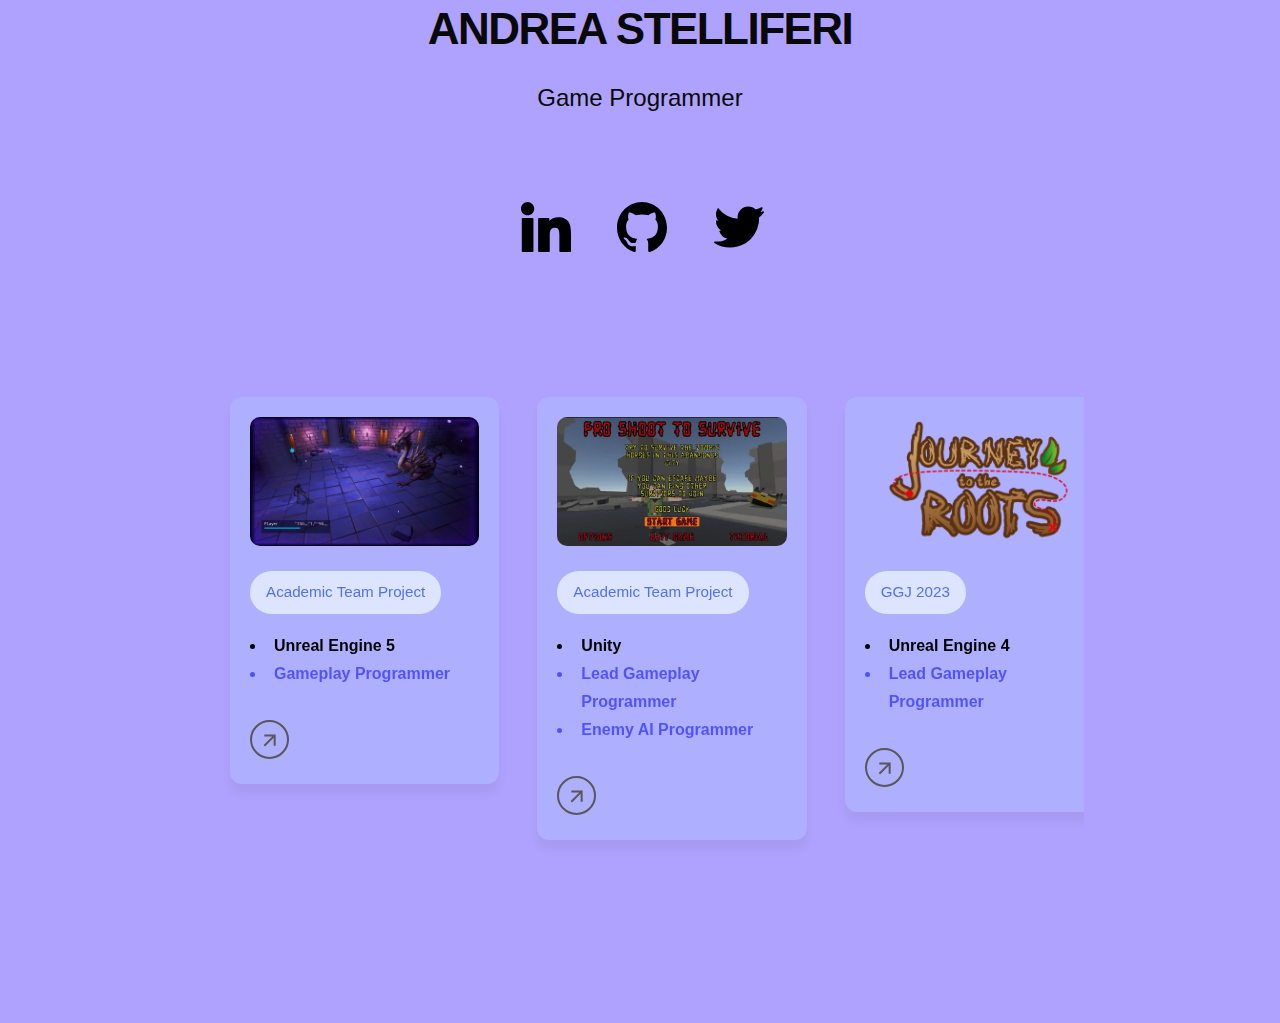
==== index.html @ 7f2f6f90 "Fix" ====
<!DOCTYPE HTML>
<!--
	Phantom by HTML5 UP
	html5up.net | @ajlkn
	Free for personal and commercial use under the CCA 3.0 license (html5up.net/license)
-->
<html>
	<head>
		<title>Andrea Stelliferi's Portfolio</title>
		<meta charset="utf-8" />
		<meta name="viewport" content="width=device-width, initial-scale=1, user-scalable=no" />
		<link rel="stylesheet" href="assets/css/main.css" />
		<link rel="stylesheet" href="https://fonts.googleapis.com/css2?family=Material+Symbols+Outlined:opsz,wght,FILL,GRAD@24,400,0,0&icon_names=arrow_forward" />
		<link rel="stylesheet" href="https://cdn.jsdelivr.net/npm/swiper@11/swiper-bundle.min.css">
		<noscript><link rel="stylesheet" href="assets/css/noscript.css" /></noscript>
	</head>
	<body class="is-preload">
		<!-- Wrapper -->
			<div id="wrapper">

				<!-- Main -->
					<div id="main">
						<div class="inner">
							<header>
								<h1>ANDREA STELLIFERI</h1>
								<p>Game Programmer</p>
							</header>

							<section class="buttons">
								<a href="https://www.linkedin.com/in/Andrea-Stelliferi" class="button" target="_blank"><img src="images/linkedin-svgrepo-com (1).svg" width="50" height="100" style="vertical-align:middle;"></a>
								<a href="https://github.com/Stello021" class="button" target="_blank"><img src="images\github-142-svgrepo-com.svg" width="50" height="100" style="vertical-align:middle;"></a>
								<a href="https://twitter.com/StelloDev" class="button" target="_blank"><img src="images\twitter-svgrepo-com.svg" width="50" height="100" style="vertical-align:middle;"></a>
							</section>

							<section class="Projects">
								<div class="container swiper">
									<div class="card-wrapper">
										<ul class="card-list swiper-wrapper">
											<li class="card-item swiper-slide">
												<a href="ever-tide.html" class="card-link">
													<img src="images\(317) Ever Tide 00-02-28.png" alt="" class="card-image">
													<p class="badge">Academic Team Project</p>
													<ul>
													<li style="color: black"> <strong>Unreal Engine 5</strong> </li>
													<li style="color: rgba(0, 0, 255, 0.536)"> <strong>Gameplay Programmer</strong> </li>
													</ul>
													<button class="card-button
													material-symbols-outlined">arrow_forward</button>
												</a>
											</li>
											<li class="card-item swiper-slide">
												<a href="https://www.youtube.com/watch?v=tuR1x_kMNi4" class="card-link">
													<img src="images\sddefault-1734619657.jpg" alt="" class="card-image">
													<p class="badge">Academic Team Project</p>
													<ul>
														<li style="color: black;"> <strong>Unity</strong> </li>
														<li style="color: rgba(0, 0, 255, 0.536)"> <strong>Lead Gameplay Programmer</strong> </li>
														<li style="color: rgba(0, 0, 255, 0.536)"> <strong>Enemy AI Programmer</strong> </li>
													</ul>
													<button class="card-button
													material-symbols-outlined">arrow_forward</button>
	
												</a>
											</li>
											<li class="card-item swiper-slide">
												<a href="https://www.linkedin.com/posts/andrea-stelliferi_madewithunity-gamedev-unity3d-activity-7094974271231262720-uaRN?utm_source=share&utm_medium=member_desktop" class="card-link">
													<img src="images\Logo-def.png" alt="" class="card-image">
													<p class="badge">GGJ 2023</p>

													<ul>
														<li style="color: black"> <strong>Unreal Engine 4</strong> </li>
														<li style="color: rgba(0, 0, 255, 0.536)"> <strong>Lead Gameplay Programmer</strong> </li>
													</ul>
													<button class="card-button
													material-symbols-outlined">arrow_forward</button>
	
												</a>
											</li>
										</ul>
	
										<div class="swiper-pagination"></div>
										<div class="swiper-slide-button swiper-button-prev"></div>
										<div class="swiper-slide-button swiper-button-next"></div>
									</div>
								</div>
							</section>
							
						</div>
					</div>

			</div>

		<!-- Scripts -->
			<script src="assets/js/jquery.min.js"></script>
			<script src="assets/js/browser.min.js"></script>
			<script src="assets/js/breakpoints.min.js"></script>
			<script src="assets/js/util.js"></script>
			<script src="assets/js/main.js"></script>
			<script src="https://cdn.jsdelivr.net/npm/swiper@11/swiper-bundle.min.js"></script>
			<script src="assets/js/script.js"></script>

	</body>
</html>
---- assets/css/main.css ----
@import url(fontawesome-all.min.css);
@import url('https://fonts.googleapis.com/css2?family=Ubuntu:ital,wght@0,300;0,400;0,500;0,700;1,300;1,400;1,500;1,700&display=swap');

/*
	Phantom by HTML5 UP
	html5up.net | @ajlkn
	Free for personal and commercial use under the CCA 3.0 license (html5up.net/license)
*/

header {
    display: flex;
    flex-direction: column;
    align-items: center;
    justify-content: center;
    text-align: center;  /* Centro orizzontale per il testo */
    height: 35;  
}

header p {
	font-size: 150%;
}

.buttons {
    display: flex;
    justify-content:center;
    gap: 10px;
    margin-top: 10px;
}

html, body, div, span, applet, object,
iframe, h1, h2, h3, h4, h5, h6, p, blockquote,
pre, a, abbr, acronym, address, big, cite,
code, del, dfn, em, img, ins, kbd, q, s, samp,
small, strike, strong, sub, sup, tt, var, b,
u, i, center, dl, dt, dd, ol, ul, li, fieldset,
form, label, legend, table, caption, tbody,
tfoot, thead, tr, th, td, article, aside,
canvas, details, embed, figure, figcaption,
footer, header, hgroup, menu, nav, output, ruby,
section, summary, time, mark, audio, video {
	margin: 0;
	padding: 0;
	border: 0;
	font-size: 100%;
	font: inherit;
	vertical-align: baseline;}

article, aside, details, figcaption, figure,
footer, hgroup, menu, nav, section {
	display: block;}

body {
	line-height: 1;
}

ol, ul {
	list-style: none;
}

blockquote, q {
	quotes: none;
}

	blockquote:before, blockquote:after, q:before, q:after {
		content: '';
		content: none;
	}

table {
	border-collapse: collapse;
	border-spacing: 0;
}

body {
	-webkit-text-size-adjust: none;
}

mark {
	background-color: transparent;
	color: inherit;
}

input::-moz-focus-inner {
	border: 0;
	padding: 0;
}

input, select, textarea {
	-moz-appearance: none;
	-webkit-appearance: none;
	-ms-appearance: none;
	appearance: none;
}

/* Basic */

	@-ms-viewport {
		width: device-width;
	}

	body {
		-ms-overflow-style: scrollbar;
	}

	@media screen and (max-width: 480px) {

		html, body {
			min-width: 320px;
		}

	}

	html {
		box-sizing: border-box;
	}

	*, *:before, *:after {
		box-sizing: inherit;
	}

	body {
		background-color: #afa2fe;
		color: #0a0909;
	}

		body.is-preload *, body.is-preload *:before, body.is-preload *:after {
			-moz-animation: none !important;
			-webkit-animation: none !important;
			-ms-animation: none !important;
			animation: none !important;
			-moz-transition: none !important;
			-webkit-transition: none !important;
			-ms-transition: none !important;
			transition: none !important;
		}

/* Type */

	body, input, select, textarea {
		font-family: "Source Sans Pro", Helvetica, sans-serif;
		font-size: 16pt;
		font-weight: 300;
		line-height: 1.75;
	}

		@media screen and (max-width: 1680px) {

			body, input, select, textarea {
				font-size: 14pt;
			}

		}

		@media screen and (max-width: 1280px) {

			body, input, select, textarea {
				font-size: 12pt;
			}

		}

	/* Sezione Technical Skills */
.technical-skills {
    text-align: center;
    margin-top: 20px;
}

.technical-skills h2, .container-swiper  {
    font-size: 24px;
    font-weight: bold;
    margin-bottom: 20px;
    color: #333333;
}

.technical-skills h3 {
    font-size: 18px;
    font-weight: bold;
	margin-top: 30px;
    margin-bottom: 20px;
    color: #333333;
}

/* Griglia delle skill */
.skills-grid {
    display: flex;
    justify-content: center;
    gap: 5px;
}

/* Stile per ogni skill */
.skill {
    display: flex;
    flex-direction: column;
    align-items: center;
    width: 100px;
}

.skill-icon {
    width: 70px;
    height: 70px;
    margin-bottom: 10px;
}


.skill span {
    font-size: 14px;
    font-weight: 600;
    color: #333333;
}


	a {
		-moz-transition: border-bottom-color 0.2s ease, color 0.2s ease;
		-webkit-transition: border-bottom-color 0.2s ease, color 0.2s ease;
		-ms-transition: border-bottom-color 0.2s ease, color 0.2s ease;
		transition: border-bottom-color 0.2s ease, color 0.2s ease;
		text-decoration: none;
		color: #585858;
		border-bottom: dotted 1px rgba(88, 88, 88, 0.5);
	}

		a:hover {
			border-bottom-color: transparent;
		}

	strong, b {
		font-weight: 900;
	}

	em, i {
		font-style: italic;
	}

	p {
		margin: 0 0 2em 0;
	}

	h1 {
		font-size: 2.75em;
		font-weight: 700;
		line-height: 1.3;
		margin: 0 0 1em 0;
		letter-spacing: -0.035em;
	}

		h1 a {
			color: inherit;
		}

		@media screen and (max-width: 736px) {

			h1 {
				font-size: 2em;
				margin: 0 0 1em 0;
			}

		}

		@media screen and (max-width: 360px) {

			h1 {
				font-size: 1.75em;
			}

		}

	h2, h3, h4, h5, h6 {
		font-weight: 900;
		line-height: 1.5;
		margin: 0 0 2em 0;
		text-transform: uppercase;
		letter-spacing: 0.35em;
	}

		h2 a, h3 a, h4 a, h5 a, h6 a {
			color: inherit;
		}

	h2 {
		font-size: 1.1em;
	}

	h3 {
		font-size: 1em;
	}

	h4 {
		font-size: 0.8em;
	}

	h5 {
		font-size: 0.8em;
	}

	h6 {
		font-size: 0.8em;
	}

	@media screen and (max-width: 980px) {

		h1 br, h2 br, h3 br, h4 br, h5 br, h6 br {
			display: none;
		}

	}

	@media screen and (max-width: 736px) {

		h2 {
			font-size: 1em;
		}

		h3 {
			font-size: 0.8em;
		}

	}

	sub {
		font-size: 0.8em;
		position: relative;
		top: 0.5em;
	}

	sup {
		font-size: 0.8em;
		position: relative;
		top: -0.5em;
	}

	blockquote {
		border-left: solid 4px #c9c9c9;
		font-style: italic;
		margin: 0 0 2em 0;
		padding: 0.5em 0 0.5em 2em;
	}

	code {
		background: rgba(144, 144, 144, 0.075);
		border-radius: 4px;
		border: solid 1px #c9c9c9;
		font-family: "Courier New", monospace;
		font-size: 0.9em;
		margin: 0 0.25em;
		padding: 0.25em 0.65em;
	}

	pre {
		-webkit-overflow-scrolling: touch;
		font-family: "Courier New", monospace;
		font-size: 0.9em;
		margin: 0 0 2em 0;
	}

		pre code {
			display: block;
			line-height: 1.75;
			padding: 1em 1.5em;
			overflow-x: auto;
		}

	hr {
		border: 0;
		border-bottom: solid 1px #c9c9c9;
		margin: 2em 0;
	}

		hr.major {
			margin: 3em 0;
		}

	.align-left {
		text-align: left;
	}

	.align-center {
		text-align: center;
	}

	.align-right {
		text-align: right;
	}

	.card-wrapper h2 {
		margin-top: 10;
	}
/* Row */

	.row {
		display: flex;
		flex-wrap: wrap;
		box-sizing: border-box;
		align-items: stretch;
	}

		.row > * {
			box-sizing: border-box;
		}

		.row.gtr-uniform > * > :last-child {
			margin-bottom: 0;
		}

		.row.aln-left {
			justify-content: flex-start;
		}

		.row.aln-center {
			justify-content: center;
		}

		.row.aln-right {
			justify-content: flex-end;
		}

		.row.aln-top {
			align-items: flex-start;
		}

		.row.aln-middle {
			align-items: center;
		}

		.row.aln-bottom {
			align-items: flex-end;
		}

		.row > .imp {
			order: -1;
		}

		.row > .col-1 {
			width: 8.33333%;
		}

		.row > .off-1 {
			margin-left: 8.33333%;
		}

		.row > .col-2 {
			width: 16.66667%;
		}

		.row > .off-2 {
			margin-left: 16.66667%;
		}

		.row > .col-3 {
			width: 25%;
		}

		.row > .off-3 {
			margin-left: 25%;
		}

		.row > .col-4 {
			width: 33.33333%;
		}

		.row > .off-4 {
			margin-left: 33.33333%;
		}

		.row > .col-5 {
			width: 41.66667%;
		}

		.row > .off-5 {
			margin-left: 41.66667%;
		}

		.row > .col-6 {
			width: 50%;
		}

		.row > .off-6 {
			margin-left: 50%;
		}

		.row > .col-7 {
			width: 58.33333%;
		}

		.row > .off-7 {
			margin-left: 58.33333%;
		}

		.row > .col-8 {
			width: 66.66667%;
		}

		.row > .off-8 {
			margin-left: 66.66667%;
		}

		.row > .col-9 {
			width: 75%;
		}

		.row > .off-9 {
			margin-left: 75%;
		}

		.row > .col-10 {
			width: 83.33333%;
		}

		.row > .off-10 {
			margin-left: 83.33333%;
		}

		.row > .col-11 {
			width: 91.66667%;
		}

		.row > .off-11 {
			margin-left: 91.66667%;
		}

		.row > .col-12 {
			width: 100%;
		}

		.row > .off-12 {
			margin-left: 100%;
		}

		.row.gtr-0 {
			margin-top: 0;
			margin-left: 0em;
		}

			.row.gtr-0 > * {
				padding: 0 0 0 0em;
			}

			.row.gtr-0.gtr-uniform {
				margin-top: 0em;
			}

				.row.gtr-0.gtr-uniform > * {
					padding-top: 0em;
				}

		.row.gtr-25 {
			margin-top: 0;
			margin-left: -0.5em;
		}

			.row.gtr-25 > * {
				padding: 0 0 0 0.5em;
			}

			.row.gtr-25.gtr-uniform {
				margin-top: -0.5em;
			}

				.row.gtr-25.gtr-uniform > * {
					padding-top: 0.5em;
				}

		.row.gtr-50 {
			margin-top: 0;
			margin-left: -1em;
		}

			.row.gtr-50 > * {
				padding: 0 0 0 1em;
			}

			.row.gtr-50.gtr-uniform {
				margin-top: -1em;
			}

				.row.gtr-50.gtr-uniform > * {
					padding-top: 1em;
				}

		.row {
			margin-top: 0;
			margin-left: -2em;
		}

			.row > * {
				padding: 0 0 0 2em;
			}

			.row.gtr-uniform {
				margin-top: -2em;
			}

				.row.gtr-uniform > * {
					padding-top: 2em;
				}

		.row.gtr-150 {
			margin-top: 0;
			margin-left: -3em;
		}

			.row.gtr-150 > * {
				padding: 0 0 0 3em;
			}

			.row.gtr-150.gtr-uniform {
				margin-top: -3em;
			}

				.row.gtr-150.gtr-uniform > * {
					padding-top: 3em;
				}

		.row.gtr-200 {
			margin-top: 0;
			margin-left: -4em;
		}

			.row.gtr-200 > * {
				padding: 0 0 0 4em;
			}

			.row.gtr-200.gtr-uniform {
				margin-top: -4em;
			}

				.row.gtr-200.gtr-uniform > * {
					padding-top: 4em;
				}

		@media screen and (max-width: 1680px) {

			.row {
				display: flex;
				flex-wrap: wrap;
				box-sizing: border-box;
				align-items: stretch;
			}

				.row > * {
					box-sizing: border-box;
				}

				.row.gtr-uniform > * > :last-child {
					margin-bottom: 0;
				}

				.row.aln-left {
					justify-content: flex-start;
				}

				.row.aln-center {
					justify-content: center;
				}

				.row.aln-right {
					justify-content: flex-end;
				}

				.row.aln-top {
					align-items: flex-start;
				}

				.row.aln-middle {
					align-items: center;
				}

				.row.aln-bottom {
					align-items: flex-end;
				}

				.row > .imp-xlarge {
					order: -1;
				}

				.row > .col-1-xlarge {
					width: 8.33333%;
				}

				.row > .off-1-xlarge {
					margin-left: 8.33333%;
				}

				.row > .col-2-xlarge {
					width: 16.66667%;
				}

				.row > .off-2-xlarge {
					margin-left: 16.66667%;
				}

				.row > .col-3-xlarge {
					width: 25%;
				}

				.row > .off-3-xlarge {
					margin-left: 25%;
				}

				.row > .col-4-xlarge {
					width: 33.33333%;
				}

				.row > .off-4-xlarge {
					margin-left: 33.33333%;
				}

				.row > .col-5-xlarge {
					width: 41.66667%;
				}

				.row > .off-5-xlarge {
					margin-left: 41.66667%;
				}

				.row > .col-6-xlarge {
					width: 50%;
				}

				.row > .off-6-xlarge {
					margin-left: 50%;
				}

				.row > .col-7-xlarge {
					width: 58.33333%;
				}

				.row > .off-7-xlarge {
					margin-left: 58.33333%;
				}

				.row > .col-8-xlarge {
					width: 66.66667%;
				}

				.row > .off-8-xlarge {
					margin-left: 66.66667%;
				}

				.row > .col-9-xlarge {
					width: 75%;
				}

				.row > .off-9-xlarge {
					margin-left: 75%;
				}

				.row > .col-10-xlarge {
					width: 83.33333%;
				}

				.row > .off-10-xlarge {
					margin-left: 83.33333%;
				}

				.row > .col-11-xlarge {
					width: 91.66667%;
				}

				.row > .off-11-xlarge {
					margin-left: 91.66667%;
				}

				.row > .col-12-xlarge {
					width: 100%;
				}

				.row > .off-12-xlarge {
					margin-left: 100%;
				}

				.row.gtr-0 {
					margin-top: 0;
					margin-left: 0em;
				}

					.row.gtr-0 > * {
						padding: 0 0 0 0em;
					}

					.row.gtr-0.gtr-uniform {
						margin-top: 0em;
					}

						.row.gtr-0.gtr-uniform > * {
							padding-top: 0em;
						}

				.row.gtr-25 {
					margin-top: 0;
					margin-left: -0.5em;
				}

					.row.gtr-25 > * {
						padding: 0 0 0 0.5em;
					}

					.row.gtr-25.gtr-uniform {
						margin-top: -0.5em;
					}

						.row.gtr-25.gtr-uniform > * {
							padding-top: 0.5em;
						}

				.row.gtr-50 {
					margin-top: 0;
					margin-left: -1em;
				}

					.row.gtr-50 > * {
						padding: 0 0 0 1em;
					}

					.row.gtr-50.gtr-uniform {
						margin-top: -1em;
					}

						.row.gtr-50.gtr-uniform > * {
							padding-top: 1em;
						}

				.row {
					margin-top: 0;
					margin-left: -2em;
				}

					.row > * {
						padding: 0 0 0 2em;
					}

					.row.gtr-uniform {
						margin-top: -2em;
					}

						.row.gtr-uniform > * {
							padding-top: 2em;
						}

				.row.gtr-150 {
					margin-top: 0;
					margin-left: -3em;
				}

					.row.gtr-150 > * {
						padding: 0 0 0 3em;
					}

					.row.gtr-150.gtr-uniform {
						margin-top: -3em;
					}

						.row.gtr-150.gtr-uniform > * {
							padding-top: 3em;
						}

				.row.gtr-200 {
					margin-top: 0;
					margin-left: -4em;
				}

					.row.gtr-200 > * {
						padding: 0 0 0 4em;
					}

					.row.gtr-200.gtr-uniform {
						margin-top: -4em;
					}

						.row.gtr-200.gtr-uniform > * {
							padding-top: 4em;
						}

		}

		@media screen and (max-width: 1280px) {

			.row {
				display: flex;
				flex-wrap: wrap;
				box-sizing: border-box;
				align-items: stretch;
			}

				.row > * {
					box-sizing: border-box;
				}

				.row.gtr-uniform > * > :last-child {
					margin-bottom: 0;
				}

				.row.aln-left {
					justify-content: flex-start;
				}

				.row.aln-center {
					justify-content: center;
				}

				.row.aln-right {
					justify-content: flex-end;
				}

				.row.aln-top {
					align-items: flex-start;
				}

				.row.aln-middle {
					align-items: center;
				}

				.row.aln-bottom {
					align-items: flex-end;
				}

				.row > .imp-large {
					order: -1;
				}

				.row > .col-1-large {
					width: 8.33333%;
				}

				.row > .off-1-large {
					margin-left: 8.33333%;
				}

				.row > .col-2-large {
					width: 16.66667%;
				}

				.row > .off-2-large {
					margin-left: 16.66667%;
				}

				.row > .col-3-large {
					width: 25%;
				}

				.row > .off-3-large {
					margin-left: 25%;
				}

				.row > .col-4-large {
					width: 33.33333%;
				}

				.row > .off-4-large {
					margin-left: 33.33333%;
				}

				.row > .col-5-large {
					width: 41.66667%;
				}

				.row > .off-5-large {
					margin-left: 41.66667%;
				}

				.row > .col-6-large {
					width: 50%;
				}

				.row > .off-6-large {
					margin-left: 50%;
				}

				.row > .col-7-large {
					width: 58.33333%;
				}

				.row > .off-7-large {
					margin-left: 58.33333%;
				}

				.row > .col-8-large {
					width: 66.66667%;
				}

				.row > .off-8-large {
					margin-left: 66.66667%;
				}

				.row > .col-9-large {
					width: 75%;
				}

				.row > .off-9-large {
					margin-left: 75%;
				}

				.row > .col-10-large {
					width: 83.33333%;
				}

				.row > .off-10-large {
					margin-left: 83.33333%;
				}

				.row > .col-11-large {
					width: 91.66667%;
				}

				.row > .off-11-large {
					margin-left: 91.66667%;
				}

				.row > .col-12-large {
					width: 100%;
				}

				.row > .off-12-large {
					margin-left: 100%;
				}

				.row.gtr-0 {
					margin-top: 0;
					margin-left: 0em;
				}

					.row.gtr-0 > * {
						padding: 0 0 0 0em;
					}

					.row.gtr-0.gtr-uniform {
						margin-top: 0em;
					}

						.row.gtr-0.gtr-uniform > * {
							padding-top: 0em;
						}

				.row.gtr-25 {
					margin-top: 0;
					margin-left: -0.5em;
				}

					.row.gtr-25 > * {
						padding: 0 0 0 0.5em;
					}

					.row.gtr-25.gtr-uniform {
						margin-top: -0.5em;
					}

						.row.gtr-25.gtr-uniform > * {
							padding-top: 0.5em;
						}

				.row.gtr-50 {
					margin-top: 0;
					margin-left: -1em;
				}

					.row.gtr-50 > * {
						padding: 0 0 0 1em;
					}

					.row.gtr-50.gtr-uniform {
						margin-top: -1em;
					}

						.row.gtr-50.gtr-uniform > * {
							padding-top: 1em;
						}

				.row {
					margin-top: 0;
					margin-left: -2em;
				}

					.row > * {
						padding: 0 0 0 2em;
					}

					.row.gtr-uniform {
						margin-top: -2em;
					}

						.row.gtr-uniform > * {
							padding-top: 2em;
						}

				.row.gtr-150 {
					margin-top: 0;
					margin-left: -3em;
				}

					.row.gtr-150 > * {
						padding: 0 0 0 3em;
					}

					.row.gtr-150.gtr-uniform {
						margin-top: -3em;
					}

						.row.gtr-150.gtr-uniform > * {
							padding-top: 3em;
						}

				.row.gtr-200 {
					margin-top: 0;
					margin-left: -4em;
				}

					.row.gtr-200 > * {
						padding: 0 0 0 4em;
					}

					.row.gtr-200.gtr-uniform {
						margin-top: -4em;
					}

						.row.gtr-200.gtr-uniform > * {
							padding-top: 4em;
						}

		}

		@media screen and (max-width: 980px) {

			.row {
				display: flex;
				flex-wrap: wrap;
				box-sizing: border-box;
				align-items: stretch;
			}

				.row > * {
					box-sizing: border-box;
				}

				.row.gtr-uniform > * > :last-child {
					margin-bottom: 0;
				}

				.row.aln-left {
					justify-content: flex-start;
				}

				.row.aln-center {
					justify-content: center;
				}

				.row.aln-right {
					justify-content: flex-end;
				}

				.row.aln-top {
					align-items: flex-start;
				}

				.row.aln-middle {
					align-items: center;
				}

				.row.aln-bottom {
					align-items: flex-end;
				}

				.row > .imp-medium {
					order: -1;
				}

				.row > .col-1-medium {
					width: 8.33333%;
				}

				.row > .off-1-medium {
					margin-left: 8.33333%;
				}

				.row > .col-2-medium {
					width: 16.66667%;
				}

				.row > .off-2-medium {
					margin-left: 16.66667%;
				}

				.row > .col-3-medium {
					width: 25%;
				}

				.row > .off-3-medium {
					margin-left: 25%;
				}

				.row > .col-4-medium {
					width: 33.33333%;
				}

				.row > .off-4-medium {
					margin-left: 33.33333%;
				}

				.row > .col-5-medium {
					width: 41.66667%;
				}

				.row > .off-5-medium {
					margin-left: 41.66667%;
				}

				.row > .col-6-medium {
					width: 50%;
				}

				.row > .off-6-medium {
					margin-left: 50%;
				}

				.row > .col-7-medium {
					width: 58.33333%;
				}

				.row > .off-7-medium {
					margin-left: 58.33333%;
				}

				.row > .col-8-medium {
					width: 66.66667%;
				}

				.row > .off-8-medium {
					margin-left: 66.66667%;
				}

				.row > .col-9-medium {
					width: 75%;
				}

				.row > .off-9-medium {
					margin-left: 75%;
				}

				.row > .col-10-medium {
					width: 83.33333%;
				}

				.row > .off-10-medium {
					margin-left: 83.33333%;
				}

				.row > .col-11-medium {
					width: 91.66667%;
				}

				.row > .off-11-medium {
					margin-left: 91.66667%;
				}

				.row > .col-12-medium {
					width: 100%;
				}

				.row > .off-12-medium {
					margin-left: 100%;
				}

				.row.gtr-0 {
					margin-top: 0;
					margin-left: 0em;
				}

					.row.gtr-0 > * {
						padding: 0 0 0 0em;
					}

					.row.gtr-0.gtr-uniform {
						margin-top: 0em;
					}

						.row.gtr-0.gtr-uniform > * {
							padding-top: 0em;
						}

				.row.gtr-25 {
					margin-top: 0;
					margin-left: -0.375em;
				}

					.row.gtr-25 > * {
						padding: 0 0 0 0.375em;
					}

					.row.gtr-25.gtr-uniform {
						margin-top: -0.375em;
					}

						.row.gtr-25.gtr-uniform > * {
							padding-top: 0.375em;
						}

				.row.gtr-50 {
					margin-top: 0;
					margin-left: -0.75em;
				}

					.row.gtr-50 > * {
						padding: 0 0 0 0.75em;
					}

					.row.gtr-50.gtr-uniform {
						margin-top: -0.75em;
					}

						.row.gtr-50.gtr-uniform > * {
							padding-top: 0.75em;
						}

				.row {
					margin-top: 0;
					margin-left: -1.5em;
				}

					.row > * {
						padding: 0 0 0 1.5em;
					}

					.row.gtr-uniform {
						margin-top: -1.5em;
					}

						.row.gtr-uniform > * {
							padding-top: 1.5em;
						}

				.row.gtr-150 {
					margin-top: 0;
					margin-left: -2.25em;
				}

					.row.gtr-150 > * {
						padding: 0 0 0 2.25em;
					}

					.row.gtr-150.gtr-uniform {
						margin-top: -2.25em;
					}

						.row.gtr-150.gtr-uniform > * {
							padding-top: 2.25em;
						}

				.row.gtr-200 {
					margin-top: 0;
					margin-left: -3em;
				}

					.row.gtr-200 > * {
						padding: 0 0 0 3em;
					}

					.row.gtr-200.gtr-uniform {
						margin-top: -3em;
					}

						.row.gtr-200.gtr-uniform > * {
							padding-top: 3em;
						}

		}

		@media screen and (max-width: 736px) {

			.row {
				display: flex;
				flex-wrap: wrap;
				box-sizing: border-box;
				align-items: stretch;
			}

				.row > * {
					box-sizing: border-box;
				}

				.row.gtr-uniform > * > :last-child {
					margin-bottom: 0;
				}

				.row.aln-left {
					justify-content: flex-start;
				}

				.row.aln-center {
					justify-content: center;
				}

				.row.aln-right {
					justify-content: flex-end;
				}

				.row.aln-top {
					align-items: flex-start;
				}

				.row.aln-middle {
					align-items: center;
				}

				.row.aln-bottom {
					align-items: flex-end;
				}

				.row > .imp-small {
					order: -1;
				}

				.row > .col-1-small {
					width: 8.33333%;
				}

				.row > .off-1-small {
					margin-left: 8.33333%;
				}

				.row > .col-2-small {
					width: 16.66667%;
				}

				.row > .off-2-small {
					margin-left: 16.66667%;
				}

				.row > .col-3-small {
					width: 25%;
				}

				.row > .off-3-small {
					margin-left: 25%;
				}

				.row > .col-4-small {
					width: 33.33333%;
				}

				.row > .off-4-small {
					margin-left: 33.33333%;
				}

				.row > .col-5-small {
					width: 41.66667%;
				}

				.row > .off-5-small {
					margin-left: 41.66667%;
				}

				.row > .col-6-small {
					width: 50%;
				}

				.row > .off-6-small {
					margin-left: 50%;
				}

				.row > .col-7-small {
					width: 58.33333%;
				}

				.row > .off-7-small {
					margin-left: 58.33333%;
				}

				.row > .col-8-small {
					width: 66.66667%;
				}

				.row > .off-8-small {
					margin-left: 66.66667%;
				}

				.row > .col-9-small {
					width: 75%;
				}

				.row > .off-9-small {
					margin-left: 75%;
				}

				.row > .col-10-small {
					width: 83.33333%;
				}

				.row > .off-10-small {
					margin-left: 83.33333%;
				}

				.row > .col-11-small {
					width: 91.66667%;
				}

				.row > .off-11-small {
					margin-left: 91.66667%;
				}

				.row > .col-12-small {
					width: 100%;
				}

				.row > .off-12-small {
					margin-left: 100%;
				}

				.row.gtr-0 {
					margin-top: 0;
					margin-left: 0em;
				}

					.row.gtr-0 > * {
						padding: 0 0 0 0em;
					}

					.row.gtr-0.gtr-uniform {
						margin-top: 0em;
					}

						.row.gtr-0.gtr-uniform > * {
							padding-top: 0em;
						}

				.row.gtr-25 {
					margin-top: 0;
					margin-left: -0.25em;
				}

					.row.gtr-25 > * {
						padding: 0 0 0 0.25em;
					}

					.row.gtr-25.gtr-uniform {
						margin-top: -0.25em;
					}

						.row.gtr-25.gtr-uniform > * {
							padding-top: 0.25em;
						}

				.row.gtr-50 {
					margin-top: 0;
					margin-left: -0.5em;
				}

					.row.gtr-50 > * {
						padding: 0 0 0 0.5em;
					}

					.row.gtr-50.gtr-uniform {
						margin-top: -0.5em;
					}

						.row.gtr-50.gtr-uniform > * {
							padding-top: 0.5em;
						}

				.row {
					margin-top: 0;
					margin-left: -1em;
				}

					.row > * {
						padding: 0 0 0 1em;
					}

					.row.gtr-uniform {
						margin-top: -1em;
					}

						.row.gtr-uniform > * {
							padding-top: 1em;
						}

				.row.gtr-150 {
					margin-top: 0;
					margin-left: -1.5em;
				}

					.row.gtr-150 > * {
						padding: 0 0 0 1.5em;
					}

					.row.gtr-150.gtr-uniform {
						margin-top: -1.5em;
					}

						.row.gtr-150.gtr-uniform > * {
							padding-top: 1.5em;
						}

				.row.gtr-200 {
					margin-top: 0;
					margin-left: -2em;
				}

					.row.gtr-200 > * {
						padding: 0 0 0 2em;
					}

					.row.gtr-200.gtr-uniform {
						margin-top: -2em;
					}

						.row.gtr-200.gtr-uniform > * {
							padding-top: 2em;
						}

		}

		@media screen and (max-width: 480px) {

			.row {
				display: flex;
				flex-wrap: wrap;
				box-sizing: border-box;
				align-items: stretch;
			}

				.row > * {
					box-sizing: border-box;
				}

				.row.gtr-uniform > * > :last-child {
					margin-bottom: 0;
				}

				.row.aln-left {
					justify-content: flex-start;
				}

				.row.aln-center {
					justify-content: center;
				}

				.row.aln-right {
					justify-content: flex-end;
				}

				.row.aln-top {
					align-items: flex-start;
				}

				.row.aln-middle {
					align-items: center;
				}

				.row.aln-bottom {
					align-items: flex-end;
				}

				.row > .imp-xsmall {
					order: -1;
				}

				.row > .col-1-xsmall {
					width: 8.33333%;
				}

				.row > .off-1-xsmall {
					margin-left: 8.33333%;
				}

				.row > .col-2-xsmall {
					width: 16.66667%;
				}

				.row > .off-2-xsmall {
					margin-left: 16.66667%;
				}

				.row > .col-3-xsmall {
					width: 25%;
				}

				.row > .off-3-xsmall {
					margin-left: 25%;
				}

				.row > .col-4-xsmall {
					width: 33.33333%;
				}

				.row > .off-4-xsmall {
					margin-left: 33.33333%;
				}

				.row > .col-5-xsmall {
					width: 41.66667%;
				}

				.row > .off-5-xsmall {
					margin-left: 41.66667%;
				}

				.row > .col-6-xsmall {
					width: 50%;
				}

				.row > .off-6-xsmall {
					margin-left: 50%;
				}

				.row > .col-7-xsmall {
					width: 58.33333%;
				}

				.row > .off-7-xsmall {
					margin-left: 58.33333%;
				}

				.row > .col-8-xsmall {
					width: 66.66667%;
				}

				.row > .off-8-xsmall {
					margin-left: 66.66667%;
				}

				.row > .col-9-xsmall {
					width: 75%;
				}

				.row > .off-9-xsmall {
					margin-left: 75%;
				}

				.row > .col-10-xsmall {
					width: 83.33333%;
				}

				.row > .off-10-xsmall {
					margin-left: 83.33333%;
				}

				.row > .col-11-xsmall {
					width: 91.66667%;
				}

				.row > .off-11-xsmall {
					margin-left: 91.66667%;
				}

				.row > .col-12-xsmall {
					width: 100%;
				}

				.row > .off-12-xsmall {
					margin-left: 100%;
				}

				.row.gtr-0 {
					margin-top: 0;
					margin-left: 0em;
				}

					.row.gtr-0 > * {
						padding: 0 0 0 0em;
					}

					.row.gtr-0.gtr-uniform {
						margin-top: 0em;
					}

						.row.gtr-0.gtr-uniform > * {
							padding-top: 0em;
						}

				.row.gtr-25 {
					margin-top: 0;
					margin-left: -0.25em;
				}

					.row.gtr-25 > * {
						padding: 0 0 0 0.25em;
					}

					.row.gtr-25.gtr-uniform {
						margin-top: -0.25em;
					}

						.row.gtr-25.gtr-uniform > * {
							padding-top: 0.25em;
						}

				.row.gtr-50 {
					margin-top: 0;
					margin-left: -0.5em;
				}

					.row.gtr-50 > * {
						padding: 0 0 0 0.5em;
					}

					.row.gtr-50.gtr-uniform {
						margin-top: -0.5em;
					}

						.row.gtr-50.gtr-uniform > * {
							padding-top: 0.5em;
						}

				.row {
					margin-top: 0;
					margin-left: -1em;
				}

					.row > * {
						padding: 0 0 0 1em;
					}

					.row.gtr-uniform {
						margin-top: -1em;
					}

						.row.gtr-uniform > * {
							padding-top: 1em;
						}

				.row.gtr-150 {
					margin-top: 0;
					margin-left: -1.5em;
				}

					.row.gtr-150 > * {
						padding: 0 0 0 1.5em;
					}

					.row.gtr-150.gtr-uniform {
						margin-top: -1.5em;
					}

						.row.gtr-150.gtr-uniform > * {
							padding-top: 1.5em;
						}

				.row.gtr-200 {
					margin-top: 0;
					margin-left: -2em;
				}

					.row.gtr-200 > * {
						padding: 0 0 0 2em;
					}

					.row.gtr-200.gtr-uniform {
						margin-top: -2em;
					}

						.row.gtr-200.gtr-uniform > * {
							padding-top: 2em;
						}

		}

/* Section/Article */

	section.special, article.special {
		text-align: center;
	}

	header p {
		margin-top: -1em;
	}

	@media screen and (max-width: 736px) {

		header p {
			margin-top: 0;
		}

	}

/* Icon */

	.icon {
		text-decoration: none;
		border-bottom: none;
		position: relative;
	}

		.icon:before {
			-moz-osx-font-smoothing: grayscale;
			-webkit-font-smoothing: antialiased;
			display: inline-block;
			font-style: normal;
			font-variant: normal;
			text-rendering: auto;
			line-height: 1;
			text-transform: none !important;
			font-family: 'Font Awesome 5 Free';
			font-weight: 400;
		}

		.icon > .label {
			display: none;
		}

		.icon:before {
			line-height: inherit;
		}

		.icon.solid:before {
			font-weight: 900;
		}

		.icon.brands:before {
			font-family: 'Font Awesome 5 Brands';
		}

		.icon.style2 {
			-moz-transition: background-color 0.2s ease-in-out, color 0.2s ease-in-out, border-color 0.2s ease-in-out;
			-webkit-transition: background-color 0.2s ease-in-out, color 0.2s ease-in-out, border-color 0.2s ease-in-out;
			-ms-transition: background-color 0.2s ease-in-out, color 0.2s ease-in-out, border-color 0.2s ease-in-out;
			transition: background-color 0.2s ease-in-out, color 0.2s ease-in-out, border-color 0.2s ease-in-out;
			background-color: transparent;
			border: solid 1px #c9c9c9;
			border-radius: 4px;
			width: 2.65em;
			height: 2.65em;
			display: inline-block;
			text-align: center;
			line-height: 2.65em;
			color: inherit;
		}

			.icon.style2:before {
				font-size: 1.1em;
			}

			.icon.style2:active {
				background-color: rgba(242, 132, 158, 0.1);
			}

/* List */

	ol {
		list-style: decimal;
		margin: 0 0 2em 0;
		padding-left: 1.25em;
	}

		ol li {
			padding-left: 0.25em;
		}

	ul {
		list-style: disc;
		margin: 0 0 2em 0;
		padding-left: 1em;
	}

		ul li {
			padding-left: 0.5em;
		}

		ul.alt {
			list-style: none;
			padding-left: 0;
		}

			ul.alt li {
				border-top: solid 1px #c9c9c9;
				padding: 0.5em 0;
			}

				ul.alt li:first-child {
					border-top: 0;
					padding-top: 0;
				}

	dl {
		margin: 0 0 2em 0;
	}

		dl dt {
			display: block;
			font-weight: 900;
			margin: 0 0 1em 0;
		}

		dl dd {
			margin-left: 2em;
		}

/* Actions */

	ul.actions {
		display: -moz-flex;
		display: -webkit-flex;
		display: -ms-flex;
		display: flex;
		cursor: default;
		list-style: none;
		margin-left: -1em;
		padding-left: 0;
	}

		ul.actions li {
			padding: 0 0 0 1em;
			vertical-align: middle;
		}

		ul.actions.special {
			-moz-justify-content: center;
			-webkit-justify-content: center;
			-ms-justify-content: center;
			justify-content: center;
			width: 100%;
			margin-left: 0;
		}

			ul.actions.special li:first-child {
				padding-left: 0;
			}

		ul.actions.stacked {
			-moz-flex-direction: column;
			-webkit-flex-direction: column;
			-ms-flex-direction: column;
			flex-direction: column;
			margin-left: 0;
		}

			ul.actions.stacked li {
				padding: 1.3em 0 0 0;
			}

				ul.actions.stacked li:first-child {
					padding-top: 0;
				}

		ul.actions.fit {
			width: calc(100% + 1em);
		}

			ul.actions.fit li {
				-moz-flex-grow: 1;
				-webkit-flex-grow: 1;
				-ms-flex-grow: 1;
				flex-grow: 1;
				-moz-flex-shrink: 1;
				-webkit-flex-shrink: 1;
				-ms-flex-shrink: 1;
				flex-shrink: 1;
				width: 100%;
			}

				ul.actions.fit li > * {
					width: 100%;
				}

			ul.actions.fit.stacked {
				width: 100%;
			}

		@media screen and (max-width: 480px) {

			ul.actions:not(.fixed) {
				-moz-flex-direction: column;
				-webkit-flex-direction: column;
				-ms-flex-direction: column;
				flex-direction: column;
				margin-left: 0;
				width: 100% !important;
			}

				ul.actions:not(.fixed) li {
					-moz-flex-grow: 1;
					-webkit-flex-grow: 1;
					-ms-flex-grow: 1;
					flex-grow: 1;
					-moz-flex-shrink: 1;
					-webkit-flex-shrink: 1;
					-ms-flex-shrink: 1;
					flex-shrink: 1;
					padding: 1em 0 0 0;
					text-align: center;
					width: 100%;
				}

					ul.actions:not(.fixed) li > * {
						width: 100%;
					}

					ul.actions:not(.fixed) li:first-child {
						padding-top: 0;
					}

					ul.actions:not(.fixed) li input[type="submit"],
					ul.actions:not(.fixed) li input[type="reset"],
					ul.actions:not(.fixed) li input[type="button"],
					ul.actions:not(.fixed) li button,
					ul.actions:not(.fixed) li .button {
						width: 100%;
					}

						ul.actions:not(.fixed) li input[type="submit"].icon:before,
						ul.actions:not(.fixed) li input[type="reset"].icon:before,
						ul.actions:not(.fixed) li input[type="button"].icon:before,
						ul.actions:not(.fixed) li button.icon:before,
						ul.actions:not(.fixed) li .button.icon:before {
							margin-left: -0.5rem;
						}

		}

/* Icons */

	ul.icons {
		cursor: default;
		list-style: none;
		padding-left: 0;
		margin: -1em 0 2em -1em;
	}

		ul.icons li {
			display: inline-block;
			padding: 1em 0 0 1em;
		}

/* Form */

	form {
		margin: 0 0 2em 0;
		overflow-x: hidden;
	}

		form > :last-child {
			margin-bottom: 0;
		}

		form > .fields {
			display: -moz-flex;
			display: -webkit-flex;
			display: -ms-flex;
			display: flex;
			-moz-flex-wrap: wrap;
			-webkit-flex-wrap: wrap;
			-ms-flex-wrap: wrap;
			flex-wrap: wrap;
			width: calc(100% + 3em);
			margin: -1.5em 0 2em -1.5em;
		}

			form > .fields > .field {
				-moz-flex-grow: 0;
				-webkit-flex-grow: 0;
				-ms-flex-grow: 0;
				flex-grow: 0;
				-moz-flex-shrink: 0;
				-webkit-flex-shrink: 0;
				-ms-flex-shrink: 0;
				flex-shrink: 0;
				padding: 1.5em 0 0 1.5em;
				width: calc(100% - 1.5em);
			}

				form > .fields > .field.half {
					width: calc(50% - 0.75em);
				}

				form > .fields > .field.third {
					width: calc(100%/3 - 0.5em);
				}

				form > .fields > .field.quarter {
					width: calc(25% - 0.375em);
				}

		@media screen and (max-width: 480px) {

			form > .fields {
				width: calc(100% + 3em);
				margin: -1.5em 0 2em -1.5em;
			}

				form > .fields > .field {
					padding: 1.5em 0 0 1.5em;
					width: calc(100% - 1.5em);
				}

					form > .fields > .field.half {
						width: calc(100% - 1.5em);
					}

					form > .fields > .field.third {
						width: calc(100% - 1.5em);
					}

					form > .fields > .field.quarter {
						width: calc(100% - 1.5em);
					}

		}

	label {
		display: block;
		font-size: 0.9em;
		font-weight: 900;
		margin: 0 0 1em 0;
	}

	input[type="text"],
	input[type="password"],
	input[type="email"],
	input[type="tel"],
	select,
	textarea {
		-moz-appearance: none;
		-webkit-appearance: none;
		-ms-appearance: none;
		appearance: none;
		background-color: transparent;
		border: none;
		border-radius: 0;
		border-bottom: solid 1px #c9c9c9;
		color: inherit;
		display: block;
		outline: 0;
		padding: 0;
		text-decoration: none;
		width: 100%;
	}

		input[type="text"]:invalid,
		input[type="password"]:invalid,
		input[type="email"]:invalid,
		input[type="tel"]:invalid,
		select:invalid,
		textarea:invalid {
			box-shadow: none;
		}

		input[type="text"]:focus,
		input[type="password"]:focus,
		input[type="email"]:focus,
		input[type="tel"]:focus,
		select:focus,
		textarea:focus {
			border-bottom-color: #f2849e;
			box-shadow: inset 0 -1px 0 0 #f2849e;
		}

	select {
		background-image: url("data:image/svg+xml;charset=utf8,%3Csvg xmlns='http://www.w3.org/2000/svg' width='40' height='40' preserveAspectRatio='none' viewBox='0 0 40 40'%3E%3Cpath d='M9.4,12.3l10.4,10.4l10.4-10.4c0.2-0.2,0.5-0.4,0.9-0.4c0.3,0,0.6,0.1,0.9,0.4l3.3,3.3c0.2,0.2,0.4,0.5,0.4,0.9 c0,0.4-0.1,0.6-0.4,0.9L20.7,31.9c-0.2,0.2-0.5,0.4-0.9,0.4c-0.3,0-0.6-0.1-0.9-0.4L4.3,17.3c-0.2-0.2-0.4-0.5-0.4-0.9 c0-0.4,0.1-0.6,0.4-0.9l3.3-3.3c0.2-0.2,0.5-0.4,0.9-0.4S9.1,12.1,9.4,12.3z' fill='%23c9c9c9' /%3E%3C/svg%3E");
		background-size: 1.25rem;
		background-repeat: no-repeat;
		background-position: calc(100% - 1rem) center;
		height: 3em;
		padding-right: 3em;
		text-overflow: ellipsis;
	}

		select option {
			background: #ffffff;
		}

		select:focus::-ms-value {
			background-color: transparent;
		}

		select::-ms-expand {
			display: none;
		}

	input[type="text"],
	input[type="password"],
	input[type="email"],
	select {
		height: 3em;
	}

	textarea {
		padding: 0;
		min-height: 3.75em;
	}

	input[type="checkbox"],
	input[type="radio"] {
		-moz-appearance: none;
		-webkit-appearance: none;
		-ms-appearance: none;
		appearance: none;
		display: block;
		float: left;
		margin-right: -2em;
		opacity: 0;
		width: 1em;
		z-index: -1;
	}

		input[type="checkbox"] + label,
		input[type="radio"] + label {
			text-decoration: none;
			color: #585858;
			cursor: pointer;
			display: inline-block;
			font-size: 1em;
			font-weight: 300;
			padding-left: 2.55em;
			padding-right: 0.75em;
			position: relative;
		}

			input[type="checkbox"] + label:before,
			input[type="radio"] + label:before {
				-moz-osx-font-smoothing: grayscale;
				-webkit-font-smoothing: antialiased;
				display: inline-block;
				font-style: normal;
				font-variant: normal;
				text-rendering: auto;
				line-height: 1;
				text-transform: none !important;
				font-family: 'Font Awesome 5 Free';
				font-weight: 900;
			}

			input[type="checkbox"] + label:before,
			input[type="radio"] + label:before {
				border-radius: 4px;
				border: solid 1px #c9c9c9;
				content: '';
				display: inline-block;
				font-size: 0.8em;
				height: 2.25em;
				left: 0;
				line-height: 2.25em;
				position: absolute;
				text-align: center;
				top: 0;
				width: 2.25em;
			}

		input[type="checkbox"]:checked + label:before,
		input[type="radio"]:checked + label:before {
			background: #585858;
			border-color: #585858;
			color: #ffffff;
			content: '\f00c';
		}

		input[type="checkbox"]:focus + label:before,
		input[type="radio"]:focus + label:before {
			border-color: #f2849e;
			box-shadow: 0 0 0 1px #f2849e;
		}

	input[type="checkbox"] + label:before {
		border-radius: 4px;
	}

	input[type="radio"] + label:before {
		border-radius: 100%;
	}

/* Box */

	.box {
		border-radius: 4px;
		border: solid 1px #c9c9c9;
		margin-bottom: 2em;
		padding: 1.5em;
	}

		.box > :last-child,
		.box > :last-child > :last-child,
		.box > :last-child > :last-child > :last-child {
			margin-bottom: 0;
		}

		.box.alt {
			border: 0;
			border-radius: 0;
			padding: 0;
		}

/* Image */

	.image {
		border-radius: 4px;
		border: 0;
		display: inline-block;
		position: relative;
	}

		.image img {
			border-radius: 4px;
			display: block;
		}

		.image.left, .image.right {
			max-width: 40%;
		}

			.image.left img, .image.right img {
				width: 100%;
			}

		.image.left {
			float: left;
			padding: 0 1.5em 1em 0;
			top: 0.25em;
		}

		.image.right {
			float: right;
			padding: 0 0 1em 1.5em;
			top: 0.25em;
		}

		.image.fit {
			display: block;
			margin: 0 0 2em 0;
			width: 100%;
		}

			.image.fit img {
				width: 100%;
			}

		.image.main {
			display: block;
			margin: 0 0 3em 0;
			width: 100%;
		}

			.image.main img {
				width: 100%;
			}

			@media screen and (max-width: 736px) {

				.image.main {
					margin: 0 0 2em 0;
				}

			}

/* Table */

	.table-wrapper {
		-webkit-overflow-scrolling: touch;
		overflow-x: auto;
	}

	table {
		margin: 0 0 2em 0;
		width: 100%;
	}

		table tbody tr {
			border: solid 1px #c9c9c9;
			border-left: 0;
			border-right: 0;
		}

			table tbody tr:nth-child(2n + 1) {
				background-color: rgba(144, 144, 144, 0.075);
			}

		table td {
			padding: 0.75em 0.75em;
		}

		table th {
			font-size: 0.9em;
			font-weight: 900;
			padding: 0 0.75em 0.75em 0.75em;
			text-align: left;
		}

		table thead {
			border-bottom: solid 2px #c9c9c9;
		}

		table tfoot {
			border-top: solid 2px #c9c9c9;
		}

		table.alt {
			border-collapse: separate;
		}

			table.alt tbody tr td {
				border: solid 1px #c9c9c9;
				border-left-width: 0;
				border-top-width: 0;
			}

				table.alt tbody tr td:first-child {
					border-left-width: 1px;
				}

			table.alt tbody tr:first-child td {
				border-top-width: 1px;
			}

			table.alt thead {
				border-bottom: 0;
			}

			table.alt tfoot {
				border-top: 0;
			}

/* Button */

	input[type="submit"],
	input[type="reset"],
	input[type="button"],
	button,
	.button {
		-moz-appearance: none;
		-webkit-appearance: none;
		-ms-appearance: none;
		appearance: none;
		-moz-transition: background-color 0.2s ease-in-out, color 0.2s ease-in-out, box-shadow 0.2s ease-in-out;
		-webkit-transition: background-color 0.2s ease-in-out, color 0.2s ease-in-out, box-shadow 0.2s ease-in-out;
		-ms-transition: background-color 0.2s ease-in-out, color 0.2s ease-in-out, box-shadow 0.2s ease-in-out;
		transition: background-color 0.2s ease-in-out, color 0.2s ease-in-out, box-shadow 0.2s ease-in-out;
		background-color: transparent;
		border-radius: 4px;
		border: 0;
		color: #585858;
		cursor: pointer;
		display: inline-block;
		font-size: 0.8em;
		font-weight: 750;
		height: 3;
		letter-spacing: 0.35em;
		line-height: 3.45em;
		overflow: hidden;
		padding: 0 1.25em 0 1.6em;
		text-align:center;
		text-decoration: none;
		text-overflow: ellipsis;
		text-transform: uppercase;
		white-space: nowrap;
	}

		input[type="submit"].icon:before,
		input[type="reset"].icon:before,
		input[type="button"].icon:before,
		button.icon:before,
		.button.icon:before {
			margin-right: 0.5em;
		}

		input[type="submit"].fit,
		input[type="reset"].fit,
		input[type="button"].fit,
		button.fit,
		.button.fit {
			width: 100%;
		}

		/* input[type="submit"]:hover,
		input[type="reset"]:hover,
		input[type="button"]:hover,
		button:hover,
		.button:hover {
			color: #f2849e !important;
			box-shadow: inset 0 0 0 2px #f2849e;
		} */

		input[type="submit"]:active,
		input[type="reset"]:active,
		input[type="button"]:active,
		button:active,
		.button:active {
			background-color: rgba(242, 132, 158, 0.1);
		}

		input[type="submit"].small,
		input[type="reset"].small,
		input[type="button"].small,
		button.small,
		.button.small {
			font-size: 0.6em;
		}

		input[type="submit"].large,
		input[type="reset"].large,
		input[type="button"].large,
		button.large,
		.button.large {
			font-size: 1em;
		}

		input[type="submit"].primary,
		input[type="reset"].primary,
		input[type="button"].primary,
		button.primary,
		.button.primary {
			box-shadow: none;
			background-color: #585858;
			color: #ffffff !important;
		}

			input[type="submit"].primary:hover,
			input[type="reset"].primary:hover,
			input[type="button"].primary:hover,
			button.primary:hover,
			.button.primary:hover {
				background-color: #f2849e;
			}

			input[type="submit"].primary:active,
			input[type="reset"].primary:active,
			input[type="button"].primary:active,
			button.primary:active,
			.button.primary:active {
				background-color: #ee5f81;
			}

		input[type="submit"].disabled, input[type="submit"]:disabled,
		input[type="reset"].disabled,
		input[type="reset"]:disabled,
		input[type="button"].disabled,
		input[type="button"]:disabled,
		button.disabled,
		button:disabled,
		.button.disabled,
		.button:disabled {
			pointer-events: none;
			opacity: 0.25;
		}

.card-wrapper {
	max-width: 1100px;
	margin: 0 60px 35px;
	padding: 20px 10px;
	overflow: hidden;
}
.card-list .card-item{
	list-style: none;
}
.card-list .card-item .card-link {
	user-select: none;
	display: block;
	background: #afafff;
	padding: 18px;
	border-radius: 12px;
	text-decoration: none;
	margin-top: 100px;
	border: 2px solid transparent;
	box-shadow: 0 10px 10px rgba(0, 0, 0, 0.05);
}

.card-list .card-item .card-link:hover {
	background: #a1a1e8;
}

.card-list .card-item .card-link:active {
	cursor: grabbing;
}

.card-list .card-link .card-image {
	width: 100%;
	aspect-ratio: 16/9;
	object-fit: cover;
	border-radius: 10px;
}

.badge-grid {
    display: flex;
    justify-content: center;
    gap: 5px;
}

.card-list .card-link .badge {
	color: #5372F0;
	padding: 8px 16px;
	font-size: 0.95rem;
	font-weight: 500;
	margin: 16px 0 18px;
	background: #DDE4FF;
	width: fit-content;
	border-radius: 50px;

}

.card-list .card-link .card-title {
	font-size: 1.19rem;
	font-weight: 600;
}

.card-list .card-link .card-button {
	height: 35px;
	width: 35px;
	border-radius: 50%;
	margin: 30px 0 5px;
	background: none;
	cursor: pointer;
	border: 2px solid;
	transform: rotate(-45deg);
	margin-top: 0px;
	padding: 0;

}

.card-list .card-link:hover .card-button{
	color:#a1a1e8;
	background: #5372F0;
}

.card-wrapper .swiper-pagination-bullet {
	height: 13px;
	width: 13px;
	opacity: 0.5;
	background: #5372F0;
}

.card-wrapper .swiper-pagination-bullet-active {
	opacity: 1;
}

.card-wrapper .swiper-slide-button {
	color: #5372F0;
	margin-top: -35px;
}

@media screen and (max-width: 768px) {
	.card-wrapper {
		margin: 0 10px 25px;
	}

	.card-wrapper .swiper-slide-button {
		display: none;
	}
	
}
/* Tiles */

	.tiles {
		display: -moz-flex;
		display: -webkit-flex;
		display: -ms-flex;
		display: flex;
		-moz-flex-wrap: wrap;
		-webkit-flex-wrap: wrap;
		-ms-flex-wrap: wrap;
		flex-wrap: wrap;
		position: relative;
	}

		.tiles article {
			-moz-transition: -moz-transform 0.5s ease, opacity 0.5s ease;
			-webkit-transition: -webkit-transform 0.5s ease, opacity 0.5s ease;
			-ms-transition: -ms-transform 0.5s ease, opacity 0.5s ease;
			transition: transform 0.5s ease, opacity 0.5s ease;
			position: relative;
			width: calc(33.33333% - 2.5em);
			margin: 2.5em 0 0 2.5em;
		}

			.tiles article > .image {
				-moz-transition: -moz-transform 0.5s ease;
				-webkit-transition: -webkit-transform 0.5s ease;
				-ms-transition: -ms-transform 0.5s ease;
				transition: transform 0.5s ease;
				position: relative;
				display: block;
				width: 100%;
				border-radius: 4px;
				overflow: hidden;
			}

				.tiles article > .image img {
					display: block;
					width: 100%;
				}

				.tiles article > .image:before {
					pointer-events: none;
					-moz-transition: background-color 0.5s ease, opacity 0.5s ease;
					-webkit-transition: background-color 0.5s ease, opacity 0.5s ease;
					-ms-transition: background-color 0.5s ease, opacity 0.5s ease;
					transition: background-color 0.5s ease, opacity 0.5s ease;
					content: '';
					display: block;
					position: absolute;
					top: 0;
					left: 0;
					width: 100%;
					height: 100%;
					opacity: 1.0;
					z-index: 1;
					opacity: 0.8;
				}

				.tiles article > .image:after {
					pointer-events: none;
					-moz-transition: opacity 0.5s ease;
					-webkit-transition: opacity 0.5s ease;
					-ms-transition: opacity 0.5s ease;
					transition: opacity 0.5s ease;
					content: '';
					display: block;
					position: absolute;
					top: 0;
					left: 0;
					width: 100%;
					height: 100%;
					background-image: url("data:image/svg+xml;charset=utf8,%3Csvg xmlns='http://www.w3.org/2000/svg' width='100' height='100' viewBox='0 0 100 100' preserveAspectRatio='none'%3E%3Cstyle%3Eline %7B stroke-width: 0.25px%3B stroke: %23ffffff%3B %7D%3C/style%3E%3Cline x1='0' y1='0' x2='100' y2='100' /%3E%3Cline x1='100' y1='0' x2='0' y2='100' /%3E%3C/svg%3E");
					background-position: center;
					background-repeat: no-repeat;
					background-size: 100% 100%;
					opacity: 0.25;
					z-index: 2;
				}

			.tiles article > a {
				display: -moz-flex;
				display: -webkit-flex;
				display: -ms-flex;
				display: flex;
				-moz-flex-direction: column;
				-webkit-flex-direction: column;
				-ms-flex-direction: column;
				flex-direction: column;
				-moz-align-items: center;
				-webkit-align-items: center;
				-ms-align-items: center;
				align-items: center;
				-moz-justify-content: center;
				-webkit-justify-content: center;
				-ms-justify-content: center;
				justify-content: center;
				-moz-transition: background-color 0.5s ease, -moz-transform 0.5s ease;
				-webkit-transition: background-color 0.5s ease, -webkit-transform 0.5s ease;
				-ms-transition: background-color 0.5s ease, -ms-transform 0.5s ease;
				transition: background-color 0.5s ease, transform 0.5s ease;
				position: absolute;
				top: 0;
				left: 0;
				width: 100%;
				height: 100%;
				padding: 1em;
				border-radius: 4px;
				border-bottom: 0;
				color: #ffffff;
				text-align: center;
				text-decoration: none;
				z-index: 3;
			}

				.tiles article > a > :last-child {
					margin: 0;
				}

				.tiles article > a:hover {
					color: #ffffff !important;
				}

				.tiles article > a h2 {
					margin: 0;
				}

				.tiles article > a .content {
					-moz-transition: max-height 0.5s ease, opacity 0.5s ease;
					-webkit-transition: max-height 0.5s ease, opacity 0.5s ease;
					-ms-transition: max-height 0.5s ease, opacity 0.5s ease;
					transition: max-height 0.5s ease, opacity 0.5s ease;
					width: 100%;
					max-height: 0;
					line-height: 1.5;
					margin-top: 0.35em;
					opacity: 0;
				}

					.tiles article > a .content > :last-child {
						margin-bottom: 0;
					}

			.tiles article.style1 > .image:before {
				background-color: #f2849e;
			}

			.tiles article.style2 > .image:before {
				background-color: #7ecaf6;
			}

			.tiles article.style3 > .image:before {
				background-color: #7bd0c1;
			}

			.tiles article.style4 > .image:before {
				background-color: #c75b9b;
			}

			.tiles article.style5 > .image:before {
				background-color: #ae85ca;
			}

			.tiles article.style6 > .image:before {
				background-color: #8499e7;
			}

			body:not(.is-touch) .tiles article:hover > .image {
				-moz-transform: scale(1.1);
				-webkit-transform: scale(1.1);
				-ms-transform: scale(1.1);
				transform: scale(1.1);
			}

				body:not(.is-touch) .tiles article:hover > .image:before {
					background-color: #333333;
					opacity: 0.35;
				}

				body:not(.is-touch) .tiles article:hover > .image:after {
					opacity: 0;
				}

			body:not(.is-touch) .tiles article:hover .content {
				max-height: 15em;
				opacity: 1;
			}

		* + .tiles {
			margin-top: 2em;
		}

		body.is-preload .tiles article {
			-moz-transform: scale(0.9);
			-webkit-transform: scale(0.9);
			-ms-transform: scale(0.9);
			transform: scale(0.9);
			opacity: 0;
		}

		body.is-touch .tiles article .content {
			max-height: 15em;
			opacity: 1;
		}

		@media screen and (max-width: 1280px) {


			.tiles article {
				width: calc(33.33333% - 1.25em);
					margin: 1.25em 0 0 1.25em;
			}

		}

		@media screen and (max-width: 980px) {

			.tiles {
				margin: -2.5em 0 0 -2.5em;
			}

				.tiles article {
					width: calc(50% - 2.5em);
					margin: 2.5em 0 0 2.5em;
				}

		}

		@media screen and (max-width: 736px) {

			.tiles {
				margin: -1.25em 0 0 -1.25em;
			}

				.tiles article {
					width: calc(50% - 1.25em);
					margin: 1.25em 0 0 1.25em;
				}

					.tiles article:hover > .image {
						-moz-transform: scale(1.0);
						-webkit-transform: scale(1.0);
						-ms-transform: scale(1.0);
						transform: scale(1.0);
					}

		}

		@media screen and (max-width: 480px) {

			.tiles {
				margin: 0;
			}

				.tiles article {
					width: 100%;
					margin: 1.25em 0 0 0;
				}

		}

/* Header */

	#header {
		padding: 8em 0 0.1em 0 ;
	}

		#header .logo {
			display: block;
			border-bottom: 0;
			color: inherit;
			font-weight: 900;
			letter-spacing: 0.35em;
			margin: 0 0 2.5em 0;
			text-decoration: none;
			text-transform: uppercase;
			display: inline-block;
		}

			#header .logo > * {
				display: inline-block;
				vertical-align: middle;
			}

			#header .logo .symbol {
				margin-right: 0.65em;
			}

				#header .logo .symbol img {
					display: block;
					width: 2em;
					height: 2em;
				}

		#header nav {
			position: fixed;
			right: 2em;
			top: 2em;
			z-index: 10000;
		}

			#header nav ul {
				display: -moz-flex;
				display: -webkit-flex;
				display: -ms-flex;
				display: flex;
				-moz-align-items: center;
				-webkit-align-items: center;
				-ms-align-items: center;
				align-items: center;
				list-style: none;
				margin: 0;
				padding: 0;
			}

				#header nav ul li {
					display: block;
					padding: 0;
				}

					#header nav ul li a {
						display: block;
						position: relative;
						height: 3em;
						line-height: 3em;
						padding: 0 1.5em;
						background-color: rgba(255, 255, 255, 0.5);
						border-radius: 4px;
						border: 0;
						font-size: 0.8em;
						font-weight: 900;
						letter-spacing: 0.35em;
						text-transform: uppercase;
					}

					#header nav ul li a[href="#menu"] {
						-webkit-tap-highlight-color: transparent;
						width: 4em;
						text-indent: 4em;
						font-size: 1em;
						overflow: hidden;
						padding: 0;
						white-space: nowrap;
					}

						#header nav ul li a[href="#menu"]:before, #header nav ul li a[href="#menu"]:after {
							-moz-transition: opacity 0.2s ease;
							-webkit-transition: opacity 0.2s ease;
							-ms-transition: opacity 0.2s ease;
							transition: opacity 0.2s ease;
							content: '';
							display: block;
							position: absolute;
							top: 0;
							left: 0;
							width: 100%;
							height: 100%;
							background-position: center;
							background-repeat: no-repeat;
							background-size: 2em 2em;
						}

						#header nav ul li a[href="#menu"]:before {
							background-image: url("data:image/svg+xml;charset=utf8,%3Csvg xmlns='http://www.w3.org/2000/svg' width='100' height='100' viewBox='0 0 100 100' preserveAspectRatio='none'%3E%3Cstyle%3Eline %7B stroke-width: 8px%3B stroke: %23f2849e%3B %7D%3C/style%3E%3Cline x1='0' y1='25' x2='100' y2='25' /%3E%3Cline x1='0' y1='50' x2='100' y2='50' /%3E%3Cline x1='0' y1='75' x2='100' y2='75' /%3E%3C/svg%3E");
							opacity: 0;
						}

						#header nav ul li a[href="#menu"]:after {
							background-image: url("data:image/svg+xml;charset=utf8,%3Csvg xmlns='http://www.w3.org/2000/svg' width='100' height='100' viewBox='0 0 100 100' preserveAspectRatio='none'%3E%3Cstyle%3Eline %7B stroke-width: 8px%3B stroke: %23585858%3B %7D%3C/style%3E%3Cline x1='0' y1='25' x2='100' y2='25' /%3E%3Cline x1='0' y1='50' x2='100' y2='50' /%3E%3Cline x1='0' y1='75' x2='100' y2='75' /%3E%3C/svg%3E");
							opacity: 1;
						}

						#header nav ul li a[href="#menu"]:hover:before {
							opacity: 1;
						}

						#header nav ul li a[href="#menu"]:hover:after {
							opacity: 0;
						}

		@media screen and (max-width: 736px) {

			#header {
				padding: 4em 0 0.1em 0 ;
			}

				#header nav {
					right: 0.5em;
					top: 0.5em;
				}

					#header nav ul li a[href="#menu"]:before, #header nav ul li a[href="#menu"]:after {
						background-size: 1.5em 1.5em;
					}

		}

/* Menu */

	#wrapper {
		-moz-transition: opacity 0.45s ease;
		-webkit-transition: opacity 0.45s ease;
		-ms-transition: opacity 0.45s ease;
		transition: opacity 0.45s ease;
		opacity: 1;
	}

	#menu {
		-moz-transform: translateX(22em);
		-webkit-transform: translateX(22em);
		-ms-transform: translateX(22em);
		transform: translateX(22em);
		-moz-transition: -moz-transform 0.45s ease, visibility 0.45s;
		-webkit-transition: -webkit-transform 0.45s ease, visibility 0.45s;
		-ms-transition: -ms-transform 0.45s ease, visibility 0.45s;
		transition: transform 0.45s ease, visibility 0.45s;
		position: fixed;
		top: 0;
		right: 0;
		width: 22em;
		max-width: 80%;
		height: 100%;
		-webkit-overflow-scrolling: touch;
		background: #585858;
		color: #ffffff;
		cursor: default;
		visibility: hidden;
		z-index: 10002;
	}

		#menu > .inner {
			-moz-transition: opacity 0.45s ease;
			-webkit-transition: opacity 0.45s ease;
			-ms-transition: opacity 0.45s ease;
			transition: opacity 0.45s ease;
			-webkit-overflow-scrolling: touch;
			position: absolute;
			top: 0;
			left: 0;
			width: 100%;
			height: 100%;
			padding: 2.75em;
			opacity: 0;
			overflow-y: auto;
		}

			#menu > .inner > ul {
				list-style: none;
				margin: 0 0 1em 0;
				padding: 0;
			}

				#menu > .inner > ul > li {
					padding: 0;
					border-top: solid 1px rgba(255, 255, 255, 0.15);
				}

					#menu > .inner > ul > li a {
						display: block;
						padding: 1em 0;
						line-height: 1.5;
						border: 0;
						color: inherit;
					}

					#menu > .inner > ul > li:first-child {
						border-top: 0;
						margin-top: -1em;
					}

		#menu > .close {
			-moz-transition: opacity 0.45s ease, -moz-transform 0.45s ease;
			-webkit-transition: opacity 0.45s ease, -webkit-transform 0.45s ease;
			-ms-transition: opacity 0.45s ease, -ms-transform 0.45s ease;
			transition: opacity 0.45s ease, transform 0.45s ease;
			-moz-transform: scale(0.25) rotate(180deg);
			-webkit-transform: scale(0.25) rotate(180deg);
			-ms-transform: scale(0.25) rotate(180deg);
			transform: scale(0.25) rotate(180deg);
			-webkit-tap-highlight-color: transparent;
			display: block;
			position: absolute;
			top: 2em;
			left: -6em;
			width: 6em;
			text-indent: 6em;
			height: 3em;
			border: 0;
			font-size: 1em;
			opacity: 0;
			overflow: hidden;
			padding: 0;
			white-space: nowrap;
		}

			#menu > .close:before, #menu > .close:after {
				-moz-transition: opacity 0.2s ease;
				-webkit-transition: opacity 0.2s ease;
				-ms-transition: opacity 0.2s ease;
				transition: opacity 0.2s ease;
				content: '';
				display: block;
				position: absolute;
				top: 0;
				left: 0;
				width: 100%;
				height: 100%;
				background-position: center;
				background-repeat: no-repeat;
				background-size: 2em 2em;
			}

			#menu > .close:before {
				background-image: url("data:image/svg+xml;charset=utf8,%3Csvg xmlns='http://www.w3.org/2000/svg' width='100' height='100' viewBox='0 0 100 100' preserveAspectRatio='none'%3E%3Cstyle%3Eline %7B stroke-width: 8px%3B stroke: %23f2849e%3B %7D%3C/style%3E%3Cline x1='15' y1='15' x2='85' y2='85' /%3E%3Cline x1='85' y1='15' x2='15' y2='85' /%3E%3C/svg%3E");
				opacity: 0;
			}

			#menu > .close:after {
				background-image: url("data:image/svg+xml;charset=utf8,%3Csvg xmlns='http://www.w3.org/2000/svg' width='100' height='100' viewBox='0 0 100 100' preserveAspectRatio='none'%3E%3Cstyle%3Eline %7B stroke-width: 8px%3B stroke: %23585858%3B %7D%3C/style%3E%3Cline x1='15' y1='15' x2='85' y2='85' /%3E%3Cline x1='85' y1='15' x2='15' y2='85' /%3E%3C/svg%3E");
				opacity: 1;
			}

			#menu > .close:hover:before {
				opacity: 1;
			}

			#menu > .close:hover:after {
				opacity: 0;
			}

		@media screen and (max-width: 736px) {

			#menu {
				-moz-transform: translateX(16.5em);
				-webkit-transform: translateX(16.5em);
				-ms-transform: translateX(16.5em);
				transform: translateX(16.5em);
				width: 16.5em;
			}

				#menu > .inner {
					padding: 2.75em 1.5em;
				}

				#menu > .close {
					top: 0.5em;
					left: -4.25em;
					width: 4.25em;
					text-indent: 4.25em;
				}

					#menu > .close:before, #menu > .close:after {
						background-size: 1.5em 1.5em;
					}

		}

	body.is-menu-visible #wrapper {
		pointer-events: none;
		cursor: default;
		opacity: 0.25;
	}

	body.is-menu-visible #menu {
		-moz-transform: translateX(0);
		-webkit-transform: translateX(0);
		-ms-transform: translateX(0);
		transform: translateX(0);
		visibility: visible;
	}

		body.is-menu-visible #menu > * {
			opacity: 1;
		}

		body.is-menu-visible #menu .close {
			-moz-transform: scale(1.0) rotate(0deg);
			-webkit-transform: scale(1.0) rotate(0deg);
			-ms-transform: scale(1.0) rotate(0deg);
			transform: scale(1.0) rotate(0deg);
			opacity: 1;
		}

/* Main */

	#main {
		padding: 0em 0 6em 0 ;
	}

		@media screen and (max-width: 736px) {

			#main {
				padding: 0em 0 4em 0 ;
			}

		}

/* Footer */

	#footer {
		padding: 5em 0 6em 0 ;
		background-color: #f6f6f6;
	}

		#footer > .inner {
			display: -moz-flex;
			display: -webkit-flex;
			display: -ms-flex;
			display: flex;
			-moz-flex-wrap: wrap;
			-webkit-flex-wrap: wrap;
			-ms-flex-wrap: wrap;
			flex-wrap: wrap;
			-moz-flex-direction: row;
			-webkit-flex-direction: row;
			-ms-flex-direction: row;
			flex-direction: row;
		}

			#footer > .inner > * > :last-child {
				margin-bottom: 0;
			}

			#footer > .inner section:nth-child(1) {
				width: calc(66% - 2.5em);
				margin-right: 2.5em;
			}

			#footer > .inner section:nth-child(2) {
				width: calc(33% - 2.5em);
				margin-left: 2.5em;
			}

			#footer > .inner .copyright {
				width: 100%;
				padding: 0;
				margin-top: 5em;
				list-style: none;
				font-size: 0.8em;
				color: rgba(88, 88, 88, 0.5);
			}

				#footer > .inner .copyright a {
					color: inherit;
				}

				#footer > .inner .copyright li {
					display: inline-block;
					border-left: solid 1px rgba(88, 88, 88, 0.15);
					line-height: 1;
					padding: 0 0 0 1em;
					margin: 0 0 0 1em;
				}

					#footer > .inner .copyright li:first-child {
						border-left: 0;
						padding-left: 0;
						margin-left: 0;
					}

		@media screen and (max-width: 1280px) {

			#footer {
				padding: 5em 0 3em 0 ;
			}

				#footer > .inner section:nth-child(1) {
					width: calc(66% - 1.25em);
					margin-right: 1.25em;
				}

				#footer > .inner section:nth-child(2) {
					width: calc(33% - 1.25em);
					margin-left: 1.25em;
				}

		}

		@media screen and (max-width: 980px) {

			#footer > .inner section:nth-child(1) {
				width: 66%;
				margin-right: 0;
			}

			#footer > .inner section:nth-child(2) {
				width: calc(33% - 2.5em);
				margin-left: 2.5em;
			}

		}

		@media screen and (max-width: 736px) {

			#footer {
				padding: 3em 0 1em 0 ;
			}

				#footer > .inner {
					-moz-flex-direction: column;
					-webkit-flex-direction: column;
					-ms-flex-direction: column;
					flex-direction: column;
				}

					#footer > .inner section:nth-child(1) {
						width: 100%;
						margin-right: 0;
						margin: 3em 0 0 0;
					}

					#footer > .inner section:nth-child(2) {
						-moz-order: -1;
						-webkit-order: -1;
						-ms-order: -1;
						order: -1;
						width: 100%;
						margin-left: 0;
					}

					#footer > .inner .copyright {
						margin-top: 3em;
					}

		}

		@media screen and (max-width: 480px) {

			#footer > .inner .copyright {
				margin-top: 3em;
			}

				#footer > .inner .copyright li {
					border-left: 0;
					padding-left: 0;
					margin: 0.75em 0 0 0;
					display: block;
					line-height: inherit;
				}

					#footer > .inner .copyright li:first-child {
						margin-top: 0;
					}

		}

/* Wrapper */

	#wrapper > * > .inner {
		width: 100%;
		max-width: 68em;
		margin: 0 auto;
		padding: 0 2.5em;
	}

		@media screen and (max-width: 736px) {

			#wrapper > * > .inner {
				padding: 0 1.25em;
			}

		}
---- assets/css/noscript.css ----
/*
	Phantom by HTML5 UP
	html5up.net | @ajlkn
	Free for personal and commercial use under the CCA 3.0 license (html5up.net/license)
*/

/* Tiles */

	body.is-preload .tiles article {
		-moz-transform: none;
		-webkit-transform: none;
		-ms-transform: none;
		transform: none;
		opacity: 1;
	}
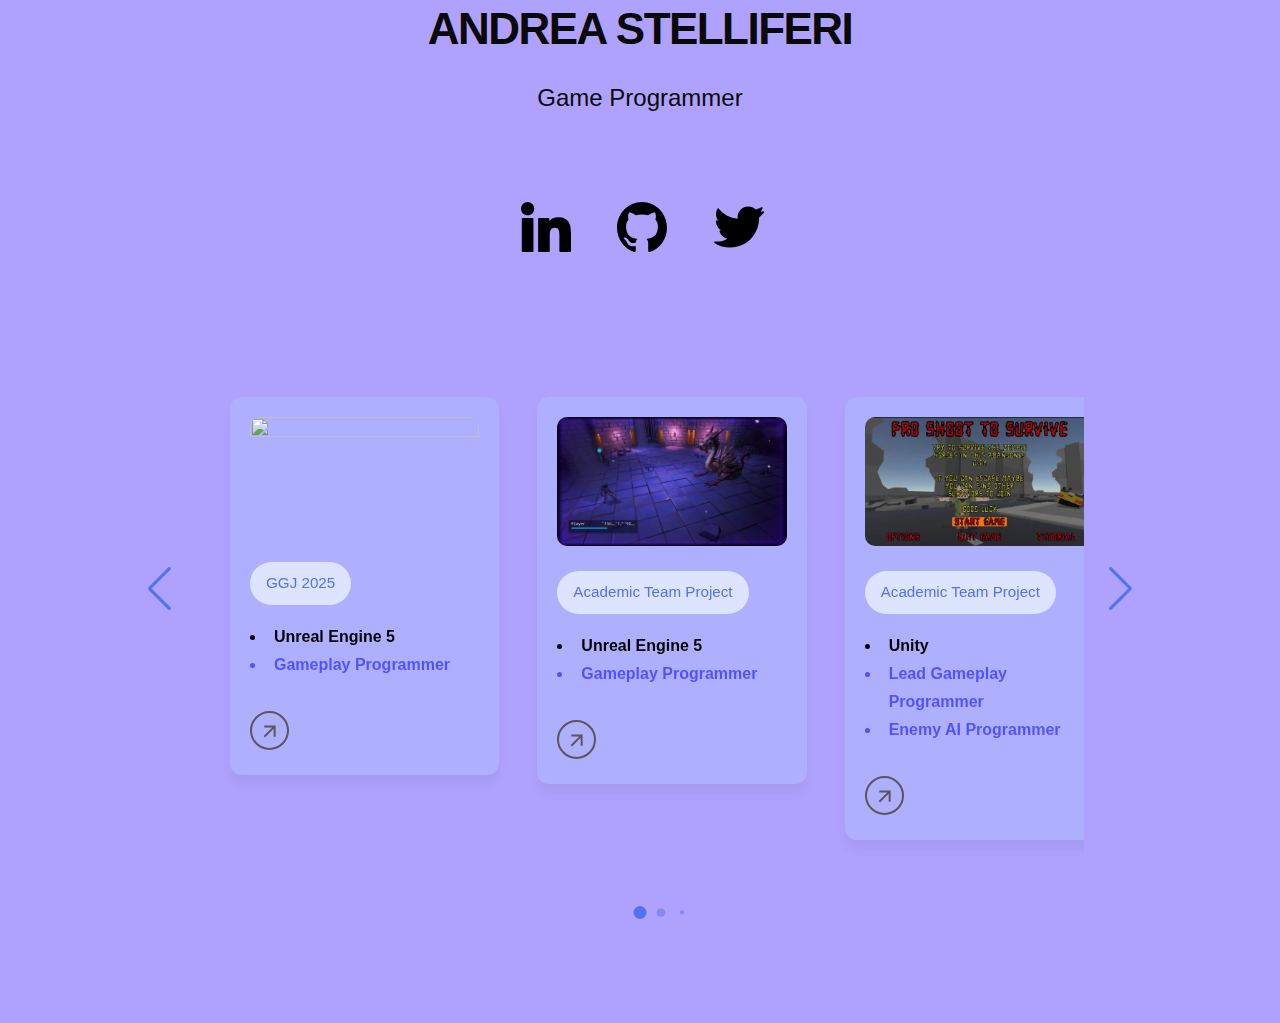
==== commit b84f4313: "Add GGj 2025" ====
--- a/index.html
+++ b/index.html
@@ -36,6 +36,18 @@
 								<div class="container swiper">
 									<div class="card-wrapper">
 										<ul class="card-list swiper-wrapper">
+											<li class="card-item swiper-slide">
+												<a href="https://bd-tracer.itch.io/babel-bubble" class="card-link">
+													<img src="https://img.itch.zone/aW1nLzE5NjE0MDc1LnBuZw==/347x500/BQkOQ%2B.png" alt="" class="card-image">
+													<p class="badge">GGJ 2025</p>
+													<ul>
+													<li style="color: black"> <strong>Unreal Engine 5</strong> </li>
+													<li style="color: rgba(0, 0, 255, 0.536)"> <strong>Gameplay Programmer</strong> </li>
+													</ul>
+													<button class="card-button
+													material-symbols-outlined">arrow_forward</button>
+												</a>
+											</li>
 											<li class="card-item swiper-slide">
 												<a href="ever-tide.html" class="card-link">
 													<img src="images\(317) Ever Tide 00-02-28.png" alt="" class="card-image">
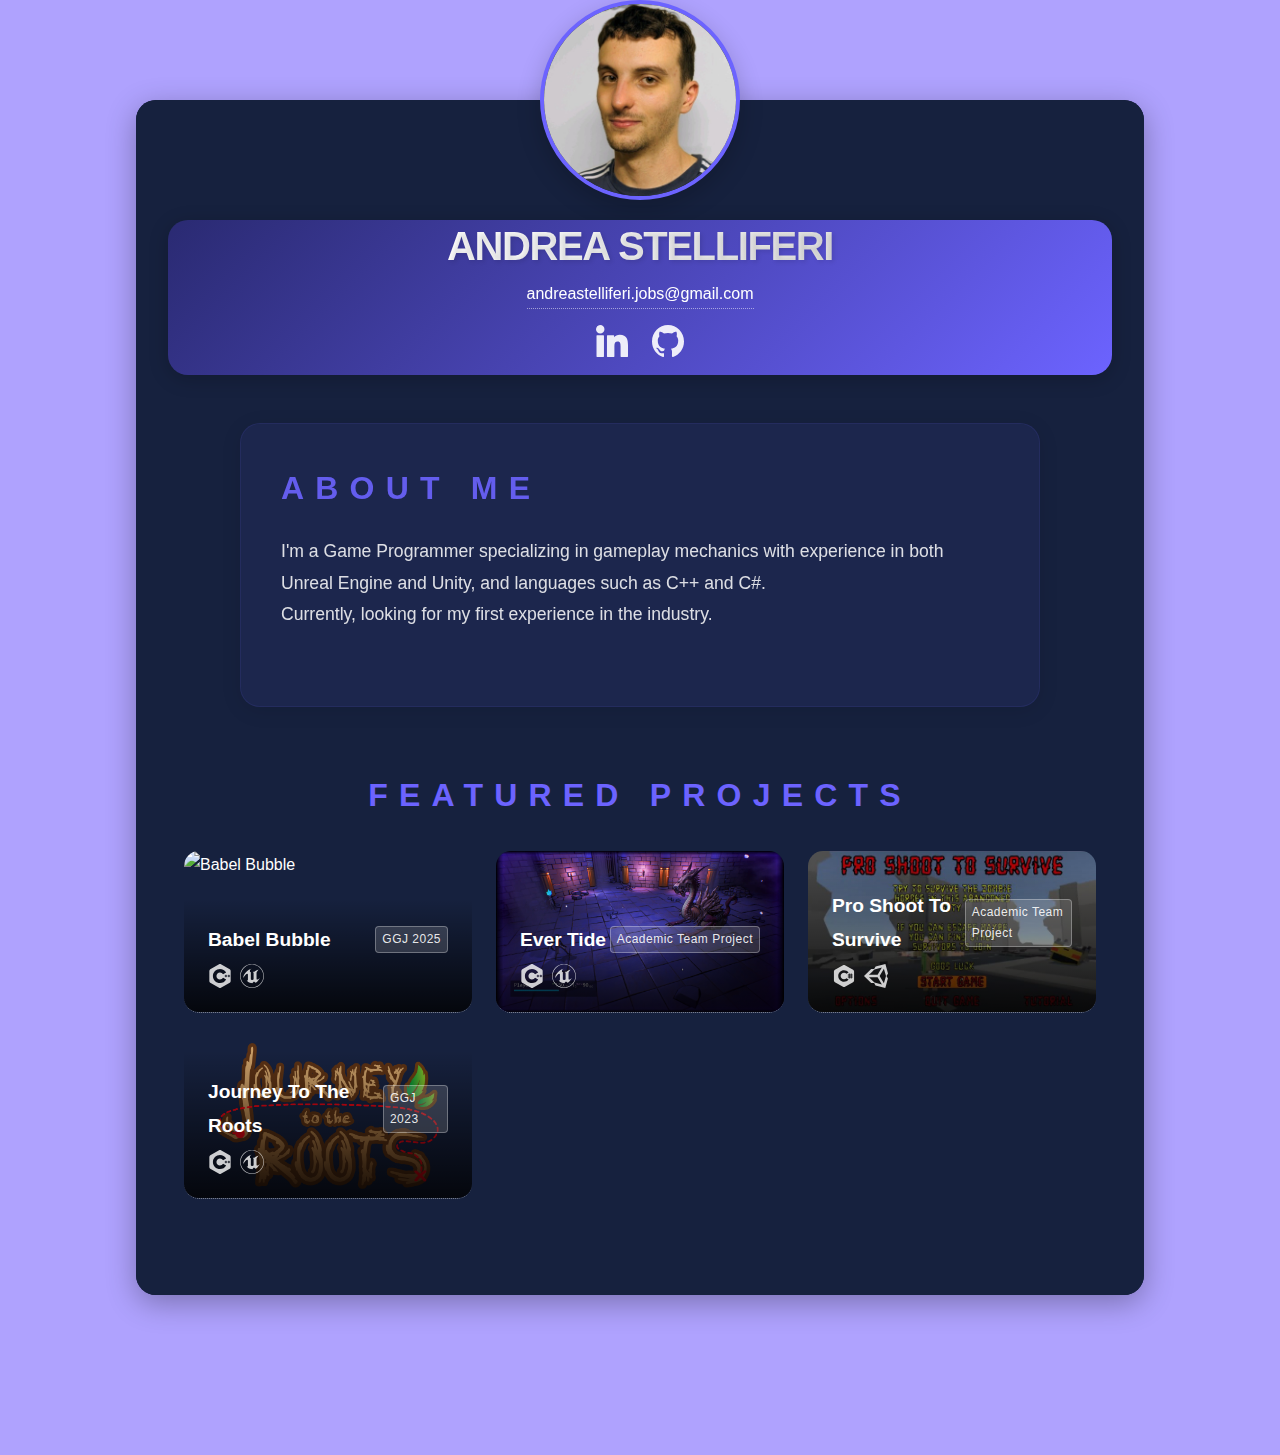
==== commit ffac5704: "Redesign" ====
--- a/index.html
+++ b/index.html
@@ -1,115 +1,122 @@
-<!DOCTYPE HTML>
-<!--
-	Phantom by HTML5 UP
-	html5up.net | @ajlkn
-	Free for personal and commercial use under the CCA 3.0 license (html5up.net/license)
--->
-<html>
-	<head>
-		<title>Andrea Stelliferi's Portfolio</title>
-		<meta charset="utf-8" />
-		<meta name="viewport" content="width=device-width, initial-scale=1, user-scalable=no" />
-		<link rel="stylesheet" href="assets/css/main.css" />
-		<link rel="stylesheet" href="https://fonts.googleapis.com/css2?family=Material+Symbols+Outlined:opsz,wght,FILL,GRAD@24,400,0,0&icon_names=arrow_forward" />
-		<link rel="stylesheet" href="https://cdn.jsdelivr.net/npm/swiper@11/swiper-bundle.min.css">
-		<noscript><link rel="stylesheet" href="assets/css/noscript.css" /></noscript>
-	</head>
-	<body class="is-preload">
-		<!-- Wrapper -->
-			<div id="wrapper">
-
-				<!-- Main -->
-					<div id="main">
-						<div class="inner">
-							<header>
-								<h1>ANDREA STELLIFERI</h1>
-								<p>Game Programmer</p>
-							</header>
-
-							<section class="buttons">
-								<a href="https://www.linkedin.com/in/Andrea-Stelliferi" class="button" target="_blank"><img src="images/linkedin-svgrepo-com (1).svg" width="50" height="100" style="vertical-align:middle;"></a>
-								<a href="https://github.com/Stello021" class="button" target="_blank"><img src="images\github-142-svgrepo-com.svg" width="50" height="100" style="vertical-align:middle;"></a>
-								<a href="https://twitter.com/StelloDev" class="button" target="_blank"><img src="images\twitter-svgrepo-com.svg" width="50" height="100" style="vertical-align:middle;"></a>
-							</section>
-
-							<section class="Projects">
-								<div class="container swiper">
-									<div class="card-wrapper">
-										<ul class="card-list swiper-wrapper">
-											<li class="card-item swiper-slide">
-												<a href="https://bd-tracer.itch.io/babel-bubble" class="card-link">
-													<img src="https://img.itch.zone/aW1nLzE5NjE0MDc1LnBuZw==/347x500/BQkOQ%2B.png" alt="" class="card-image">
-													<p class="badge">GGJ 2025</p>
-													<ul>
-													<li style="color: black"> <strong>Unreal Engine 5</strong> </li>
-													<li style="color: rgba(0, 0, 255, 0.536)"> <strong>Gameplay Programmer</strong> </li>
-													</ul>
-													<button class="card-button
-													material-symbols-outlined">arrow_forward</button>
-												</a>
-											</li>
-											<li class="card-item swiper-slide">
-												<a href="ever-tide.html" class="card-link">
-													<img src="images\(317) Ever Tide 00-02-28.png" alt="" class="card-image">
-													<p class="badge">Academic Team Project</p>
-													<ul>
-													<li style="color: black"> <strong>Unreal Engine 5</strong> </li>
-													<li style="color: rgba(0, 0, 255, 0.536)"> <strong>Gameplay Programmer</strong> </li>
-													</ul>
-													<button class="card-button
-													material-symbols-outlined">arrow_forward</button>
-												</a>
-											</li>
-											<li class="card-item swiper-slide">
-												<a href="https://www.youtube.com/watch?v=tuR1x_kMNi4" class="card-link">
-													<img src="images\sddefault-1734619657.jpg" alt="" class="card-image">
-													<p class="badge">Academic Team Project</p>
-													<ul>
-														<li style="color: black;"> <strong>Unity</strong> </li>
-														<li style="color: rgba(0, 0, 255, 0.536)"> <strong>Lead Gameplay Programmer</strong> </li>
-														<li style="color: rgba(0, 0, 255, 0.536)"> <strong>Enemy AI Programmer</strong> </li>
-													</ul>
-													<button class="card-button
-													material-symbols-outlined">arrow_forward</button>
-	
-												</a>
-											</li>
-											<li class="card-item swiper-slide">
-												<a href="https://www.linkedin.com/posts/andrea-stelliferi_madewithunity-gamedev-unity3d-activity-7094974271231262720-uaRN?utm_source=share&utm_medium=member_desktop" class="card-link">
-													<img src="images\Logo-def.png" alt="" class="card-image">
-													<p class="badge">GGJ 2023</p>
-
-													<ul>
-														<li style="color: black"> <strong>Unreal Engine 4</strong> </li>
-														<li style="color: rgba(0, 0, 255, 0.536)"> <strong>Lead Gameplay Programmer</strong> </li>
-													</ul>
-													<button class="card-button
-													material-symbols-outlined">arrow_forward</button>
-	
-												</a>
-											</li>
-										</ul>
-	
-										<div class="swiper-pagination"></div>
-										<div class="swiper-slide-button swiper-button-prev"></div>
-										<div class="swiper-slide-button swiper-button-next"></div>
-									</div>
-								</div>
-							</section>
-							
-						</div>
-					</div>
-
-			</div>
-
-		<!-- Scripts -->
-			<script src="assets/js/jquery.min.js"></script>
-			<script src="assets/js/browser.min.js"></script>
-			<script src="assets/js/breakpoints.min.js"></script>
-			<script src="assets/js/util.js"></script>
-			<script src="assets/js/main.js"></script>
-			<script src="https://cdn.jsdelivr.net/npm/swiper@11/swiper-bundle.min.js"></script>
-			<script src="assets/js/script.js"></script>
-
-	</body>
+<!DOCTYPE HTML>
+<!--
+	Phantom by HTML5 UP
+	html5up.net | @ajlkn
+	Free for personal and commercial use under the CCA 3.0 license (html5up.net/license)
+-->
+<html>
+	<head>
+		<title>Andrea Stelliferi's Portfolio</title>
+		<meta charset="utf-8" />
+		<meta name="viewport" content="width=device-width, initial-scale=1, user-scalable=no" />
+		<link rel="stylesheet" href="assets/css/main.css" />
+		<link rel="stylesheet" href="https://fonts.googleapis.com/css2?family=Material+Symbols+Outlined:opsz,wght,FILL,GRAD@24,400,0,0&icon_names=arrow_forward" />
+		<link rel="stylesheet" href="https://cdn.jsdelivr.net/npm/swiper@11/swiper-bundle.min.css">
+		<noscript><link rel="stylesheet" href="assets/css/noscript.css" /></noscript>
+	</head>
+	<body class="is-preload">
+		<!-- Wrapper -->
+			<div id="wrapper">
+				<!-- Main -->
+					<div id="main">
+						<div class="inner">
+							<div class="main-card">
+								<div class="profile-photo">
+									<img src="images/profile-headshot.jpg" alt="Andrea Stelliferi - Game Programmer">
+								</div>
+								<div class="main-card-content">
+									<header>
+										<h1>ANDREA STELLIFERI</h1>
+										<a href="mailto:andreastelliferi.jobs@gmail.com" class="email">andreastelliferi.jobs@gmail.com</a>
+										<div class="social-links">
+											<a href="https://www.linkedin.com/in/Andrea-Stelliferi" class="button" target="_blank" aria-label="LinkedIn">
+												<img src="images/linkedin-svgrepo-com (1).svg" alt="LinkedIn">
+											</a>
+											<a href="https://github.com/Stello021" class="button" target="_blank" aria-label="GitHub">
+												<img src="images/github-142-svgrepo-com.svg" alt="GitHub">
+											</a>
+										</div>
+									</header>
+
+									<section class="about">
+										<h2>About Me</h2>
+										<p>I'm a Game Programmer specializing in gameplay mechanics 
+											with experience in both Unreal Engine and Unity,
+											 and languages such as C++ and C#. <br>
+											 Currently, looking for my first experience in the industry.</p>
+									</section>
+
+									<section class="projects">
+										<h2>Featured Projects</h2>
+										<div class="projects-grid">
+											<a href="https://bd-tracer.itch.io/babel-bubble" class="project-item">
+												<img src="https://img.itch.zone/aW1nLzE5NjE0MDc1LnBuZw==/347x500/BQkOQ%2B.png" alt="Babel Bubble">
+												<div class="project-overlay">
+													<div class="project-title-container">
+														<span class="project-title">Babel Bubble</span>
+														<span class="project-tag">GGJ 2025</span>
+													</div>
+													<div class="project-icons">
+														<img src="images\cplusplus-svgrepo-com.svg" alt="C++" class="project-icon">
+														<img src="images\unreal-engine-svgrepo-com.svg" alt="Unreal Engine" class="project-icon">
+													</div>
+												</div>
+											</a>
+											<a href="ever-tide.html" class="project-item">
+												<img src="images/(317) Ever Tide 00-02-28.png" alt="Ever Tide">
+												<div class="project-overlay">
+													<div class="project-title-container">
+														<span class="project-title">Ever Tide</span>
+														<span class="project-tag">Academic Team Project</span>
+													</div>
+													<div class="project-icons">
+														<img src="images\cplusplus-svgrepo-com.svg" alt="C++" class="project-icon">
+														<img src="images\unreal-engine-svgrepo-com.svg" alt="Unreal Engine" class="project-icon">
+													</div>
+												</div>
+											</a>
+											<a href="https://www.youtube.com/watch?v=tuR1x_kMNi4" class="project-item">
+												<img src="images/sddefault-1734619657.jpg" alt="Unity Project">
+												<div class="project-overlay">
+													<div class="project-title-container">
+														<span class="project-title">Pro Shoot To Survive</span>
+														<span class="project-tag">Academic Team Project</span>
+													</div>
+													<div class="project-icons">
+														<img src="images\icons8-c-sharp-logo.svg" alt="C#" class="project-icon">
+														<img src="images\unity-svgrepo-com.svg" alt="Unity" class="project-icon">
+													</div>
+												</div>
+											</a>
+											<a href="https://www.linkedin.com/posts/andrea-stelliferi_madewithunity-gamedev-unity3d-activity-7094974271231262720-uaRN?utm_source=share&utm_medium=member_desktop" class="project-item">
+												<img src="images/Logo-def.png" alt="GGJ 2023 Project">
+												<div class="project-overlay">
+													<div class="project-title-container">
+														<span class="project-title">Journey To The Roots</span>
+														<span class="project-tag">GGJ 2023</span>
+													</div>
+													<div class="project-icons">
+														<img src="images\cplusplus-svgrepo-com.svg" alt="C++" class="project-icon">
+														<img src="images\unreal-engine-svgrepo-com.svg" alt="Unreal Engine" class="project-icon">
+													</div>
+												</div>
+											</a>
+										</div>
+									</section>
+								</div>
+							</div>
+						</div>
+					</div>
+			</div>
+
+		<!-- Scripts -->
+			<script src="assets/js/jquery.min.js"></script>
+			<script src="assets/js/browser.min.js"></script>
+			<script src="assets/js/breakpoints.min.js"></script>
+			<script src="assets/js/util.js"></script>
+			<script src="assets/js/main.js"></script>
+			<script src="https://cdn.jsdelivr.net/npm/swiper@11/swiper-bundle.min.js"></script>
+			<script src="assets/js/script.js"></script>
+
+	</body>
 </html>--- a/assets/css/main.css
+++ b/assets/css/main.css
@@ -1,5 +1,292 @@
 @import url(fontawesome-all.min.css);
 @import url('https://fonts.googleapis.com/css2?family=Ubuntu:ital,wght@0,300;0,400;0,500;0,700;1,300;1,400;1,500;1,700&display=swap');
+
+/* Modern Game Theme Colors */
+:root {
+    --primary-color: #6C63FF;
+    --secondary-color: #2A2A72;
+    --accent-color: #FF6B6B;
+    --background-color: #1A1A2E;
+    --text-color: #FFFFFF;
+    --text-secondary: #E0E0E0;
+    --card-bg: #16213E;
+    --card-hover: #1F2937;
+}
+
+/* Main Content Card */
+.main-card {
+    background: var(--card-bg);
+    border-radius: 20px;
+    box-shadow: 0 8px 30px rgba(0, 0, 0, 0.3);
+    margin: 100px auto 4rem;
+    padding: 0;
+    position: relative;
+    max-width: 1200px;
+    overflow: visible;
+}
+
+.main-card-content {
+    padding: 120px 2rem 2rem;
+    position: relative;
+    background: var(--card-bg);
+    border-radius: 20px 20px 20px 20px;
+    margin-top: 100px;
+}
+
+/* Profile Photo */
+.profile-photo {
+    width: 200px;
+    height: 200px;
+    border-radius: 50%;
+    border: 4px solid var(--primary-color);
+    overflow: hidden;
+    box-shadow: 0 8px 25px rgba(0, 0, 0, 0.2);
+    position: absolute;
+    top: -100px;
+    left: 50%;
+    transform: translateX(-50%);
+    z-index: 1;
+    background-color: var(--card-bg);
+}
+
+.profile-photo img {
+    width: 100%;
+    height: 100%;
+    object-fit: cover;
+    object-position: center;
+}
+
+/* Header Adjustments */
+header {
+    margin-top: 0;
+    background: none;
+    box-shadow: none;
+    padding-top: 60px;
+    position: relative;
+    z-index: 2;
+	border-radius: 20px 20px 20px 20px;
+}
+
+@media screen and (max-width: 768px) {
+    #main {
+        display: flex;
+        align-items: center;
+        justify-content: center;
+        min-height: 100vh;
+        padding: 1rem;
+        box-sizing: border-box;
+    }
+
+    .main-card {
+        flex-direction: column;
+        padding: 0.75rem;
+        margin: 0 auto;
+        border-radius: 0.5rem;
+        width: 100%;
+        max-width: 600px;
+        box-sizing: border-box;
+        background: rgba(255, 255, 255, 0.1);
+        backdrop-filter: blur(10px);
+        box-shadow: 0 4px 6px rgba(0, 0, 0, 0.1);
+    }
+
+    .main-card-content {
+        padding: 0;
+        text-align: center;
+        width: 100%;
+        box-sizing: border-box;
+        margin: 0;
+    }
+
+    .profile-photo {
+        width: 150px;
+        height: 150px;
+        margin: 0 auto 1rem;
+    }
+
+    header {
+        padding: 0;
+        margin-bottom: 1rem;
+    }
+
+    header h1 {
+        font-size: 1.8rem;
+        margin-bottom: 0.5rem;
+    }
+
+    header .email {
+        font-size: 0.9rem;
+        margin-bottom: 0.75rem;
+    }
+
+    .social-links {
+        justify-content: center;
+        margin-bottom: 1rem;
+    }
+
+    .social-links img {
+        width: 24px;
+        height: 24px;
+    }
+
+    .about {
+        padding: 0 1rem;
+        margin-bottom: 2rem;
+    }
+
+    .about h2 {
+        font-size: 1.5rem;
+        margin-bottom: 1rem;
+    }
+
+    .about p {
+        font-size: 0.95rem;
+        line-height: 1.6;
+    }
+
+    .projects {
+        padding: 0;
+        margin: 0;
+        width: 100%;
+        box-sizing: border-box;
+    }
+
+    .projects h2 {
+        font-size: 1.5rem;
+        margin-bottom: 1.5rem;
+    }
+
+    .projects-grid {
+        grid-template-columns: 1fr;
+        gap: 1rem;
+        padding: 0;
+        width: 100%;
+        box-sizing: border-box;
+    }
+
+    .project-item {
+        height: 200px;
+        width: 100%;
+        box-sizing: border-box;
+    }
+
+    .project-overlay {
+        padding: 0.75rem;
+        width: 100%;
+        box-sizing: border-box;
+    }
+
+    .project-title {
+        font-size: 1.1rem;
+    }
+
+    .project-tag {
+        font-size: 0.7rem;
+        padding: 2px 6px;
+    }
+
+    .project-icons {
+        width: 100%;
+        box-sizing: border-box;
+    }
+
+    .project-icons img {
+        width: 10%;
+        height: 10%;
+    }
+}
+
+@media screen and (max-width: 480px) {
+    #main {
+        padding: 0.5rem;
+    }
+
+    .main-card {
+        padding: 0.5rem;
+        max-width: 100%;
+        border-radius: 0.5rem;
+    }
+
+    .main-card-content {
+        margin: 0;
+    }
+
+    .profile-photo {
+        width: 120px;
+        height: 120px;
+        margin: 0 auto 0.75rem;
+    }
+
+    header {
+        margin-bottom: 0.75rem;
+    }
+
+    header h1 {
+        font-size: 1.5rem;
+    }
+
+    .about p {
+        font-size: 0.9rem;
+    }
+
+    .projects-grid {
+        gap: 0.75rem;
+    }
+
+    .project-item {
+        height: 180px;
+    }
+
+    .project-overlay {
+        padding: 0.5rem;
+    }
+
+    .project-title {
+        font-size: 1rem;
+    }
+
+    .project-tag {
+        font-size: 0.65rem;
+        padding: 1px 4px;
+    }
+}
+
+/* Touch Device Optimizations */
+@media (hover: none) {
+    .project-item:hover img {
+        transform: none;
+    }
+
+    .project-overlay {
+        opacity: 0.9;
+    }
+
+    .project-icons img:hover {
+        opacity: 0.8;
+    }
+}
+
+/* Landscape Mode Optimizations */
+@media screen and (max-height: 600px) and (orientation: landscape) {
+    .main-card {
+        flex-direction: row;
+        padding: 1rem;
+    }
+
+    .profile-photo {
+        width: 120px;
+        height: 120px;
+        margin: 0 1.5rem 0 0;
+    }
+
+    .main-card-content {
+        text-align: left;
+    }
+
+    .social-links {
+        justify-content: flex-start;
+    }
+}
 
 /*
 	Phantom by HTML5 UP
@@ -12,19 +299,53 @@
     flex-direction: column;
     align-items: center;
     justify-content: center;
-    text-align: center;  /* Centro orizzontale per il testo */
-    height: 35;  
+    text-align: center;
+    padding: 4rem 2rem;
+    background: linear-gradient(135deg, var(--secondary-color), var(--primary-color));
+    margin-bottom: 3rem;
+    box-shadow: 0 4px 20px rgba(0, 0, 0, 0.2);
+}
+
+header h1 {
+    font-size: 3.5rem;
+    font-weight: 700;
+    margin-bottom: 1rem;
+    background: linear-gradient(45deg, #fff, #e0e0e0);
+    -webkit-background-clip: text;
+    -webkit-text-fill-color: transparent;
+    text-shadow: 2px 2px 4px rgba(0, 0, 0, 0.1);
 }
 
 header p {
-	font-size: 150%;
+    font-size: 1.5rem;
+    color: rgba(255, 255, 255, 0.9);
+    margin: 0;
 }
 
 .buttons {
     display: flex;
-    justify-content:center;
-    gap: 10px;
-    margin-top: 10px;
+    justify-content: center;
+    gap: 1.5rem;
+    margin-top: 2rem;
+}
+
+.buttons .button {
+    background: rgba(255, 255, 255, 0.1);
+    padding: 0.8rem;
+    border-radius: 50%;
+    transition: all 0.3s ease;
+    border: none;
+}
+
+.buttons .button:hover {
+    background: rgba(255, 255, 255, 0.2);
+    transform: translateY(-3px);
+}
+
+.buttons .button img {
+    width: 30px;
+    height: 30px;
+    filter: brightness(0) invert(1);
 }
 
 html, body, div, span, applet, object,
@@ -50,7 +371,10 @@
 	display: block;}
 
 body {
-	line-height: 1;
+    background-color: var(--background-color);
+    color: var(--text-color);
+    font-family: 'Ubuntu', sans-serif;
+    line-height: 1.6;
 }
 
 ol, ul {
@@ -169,7 +493,7 @@
     font-size: 24px;
     font-weight: bold;
     margin-bottom: 20px;
-    color: #333333;
+    color: var(--text-color);
 }
 
 .technical-skills h3 {
@@ -177,7 +501,7 @@
     font-weight: bold;
 	margin-top: 30px;
     margin-bottom: 20px;
-    color: #333333;
+    color: var(--text-color);
 }
 
 /* Griglia delle skill */
@@ -205,7 +529,7 @@
 .skill span {
     font-size: 14px;
     font-weight: 600;
-    color: #333333;
+    color: var(--text-color);
 }
 
 
@@ -215,11 +539,12 @@
 		-ms-transition: border-bottom-color 0.2s ease, color 0.2s ease;
 		transition: border-bottom-color 0.2s ease, color 0.2s ease;
 		text-decoration: none;
-		color: #585858;
-		border-bottom: dotted 1px rgba(88, 88, 88, 0.5);
+		color: var(--text-color);
+		border-bottom: dotted 1px rgba(255, 255, 255, 0.5);
 	}
 
 		a:hover {
+			color: var(--accent-color);
 			border-bottom-color: transparent;
 		}
 
@@ -2214,7 +2539,7 @@
 		border: none;
 		border-radius: 0;
 		border-bottom: solid 1px #c9c9c9;
-		color: inherit;
+		color: var(--text-color);
 		display: block;
 		outline: 0;
 		padding: 0;
@@ -2292,7 +2617,7 @@
 		input[type="checkbox"] + label,
 		input[type="radio"] + label {
 			text-decoration: none;
-			color: #585858;
+			color: var(--text-color);
 			cursor: pointer;
 			display: inline-block;
 			font-size: 1em;
@@ -3492,4 +3817,552 @@
 				padding: 0 1.25em;
 			}
 
-		}+		}
+
+/* About Section */
+.about {
+    max-width: 800px;
+    margin: 0 auto 4rem;
+    padding: 2.5rem;
+    background: rgba(108, 99, 255, 0.08);  /* Softer version of primary color */
+    border: 1px solid rgba(108, 99, 255, 0.1);
+    border-radius: 20px;
+    box-shadow: 0 4px 20px rgba(0, 0, 0, 0.1);
+    backdrop-filter: blur(10px);
+}
+
+.about h2 {
+    font-size: 2rem;
+    color: var(--primary-color);
+    margin-bottom: 1.5rem;
+    opacity: 0.9;
+}
+
+.about p {
+    font-size: 1.1rem;
+    line-height: 1.8;
+    color: var(--text-color);
+    opacity: 0.85;
+}
+
+@media screen and (max-width: 768px) {
+    .about {
+        margin: 0 1rem 3rem;
+        padding: 1.75rem;
+    }
+}
+
+/* Projects Section */
+.projects {
+    margin: 4rem 0;
+}
+
+.projects h2 {
+    font-size: 2rem;
+    color: var(--primary-color);
+    margin-bottom: 2rem;
+    text-align: center;
+}
+
+.projects-grid {
+    display: grid;
+    grid-template-columns: repeat(auto-fit, minmax(280px, 1fr));
+    gap: 1.5rem;
+    padding: 0 1rem;
+}
+
+.project-item {
+    position: relative;
+    border-radius: 15px;
+    overflow: hidden;
+    aspect-ratio: 16/9;
+    transition: transform 0.3s ease;
+}
+
+.project-item:hover {
+    transform: translateY(-5px);
+}
+
+.project-item img {
+    width: 100%;
+    height: 100%;
+    object-fit: cover;
+    transition: transform 0.3s ease;
+}
+
+.project-item:hover img {
+    transform: scale(1.05);
+}
+
+.project-overlay {
+    position: absolute;
+    bottom: 0;
+    left: 0;
+    right: 0;
+    padding: 1.5rem;
+    background: linear-gradient(to top, rgba(0,0,0,0.8), transparent);
+    color: white;
+    transform: translateY(0);
+    transition: transform 0.3s ease;
+}
+
+.project-title-container {
+    display: flex;
+    align-items: center;
+    justify-content: space-between;
+    margin-bottom: 0.5rem;
+}
+
+.project-title {
+    font-size: 1.2rem;
+    font-weight: 600;
+    margin: 0;
+}
+
+.project-tag {
+    display: inline-block;
+    font-size: 0.75em;
+    padding: 2px 6px;
+    background-color: rgba(255, 255, 255, 0.15);
+    border: 1px solid rgba(255, 255, 255, 0.3);
+    border-radius: 4px;
+    color: rgba(255, 255, 255, 0.9);
+    font-weight: 400;
+    letter-spacing: 0.5px;
+}
+
+.project-icons {
+    display: flex;
+    gap: 8px;
+    margin-top: 8px;
+}
+
+.project-icons img {
+    width: 10%;
+    height: 10%;
+    filter: brightness(0) invert(1);
+    opacity: 0.8;
+    transition: opacity 0.3s ease;
+}
+
+.project-icons img:hover {
+    opacity: 1;
+}
+
+@media screen and (max-width: 768px) {
+    .project-overlay {
+        padding: 1rem;
+    }
+
+    .project-title {
+        font-size: 1.1rem;
+    }
+
+    .project-tag {
+        font-size: 0.7em;
+        padding: 2px 4px;
+    }
+
+    .project-icons {
+        gap: 6px;
+        margin-top: 6px;
+    }
+}
+
+/* Skills Section */
+.skills {
+    padding: 4rem 0;
+    background-color: var(--card-bg);
+}
+
+.skills h2 {
+    text-align: center;
+    margin-bottom: 3rem;
+    color: var(--text-color);
+}
+
+.skills-grid {
+    display: grid;
+    grid-template-columns: repeat(auto-fit, minmax(200px, 1fr));
+    gap: 2rem;
+    max-width: 1200px;
+    margin: 0 auto;
+    padding: 0 2rem;
+}
+
+.skill-item {
+    text-align: center;
+    padding: 2rem;
+    background-color: var(--card-bg);
+    border-radius: 10px;
+    transition: transform 0.3s ease;
+}
+
+.skill-item:hover {
+    transform: translateY(-5px);
+}
+
+.skill-item img {
+    width: 64px;
+    height: 64px;
+    margin-bottom: 1rem;
+}
+
+.skill-item h3 {
+    color: var(--text-color);
+    margin-bottom: 0.5rem;
+}
+
+.skill-item p {
+    color: var(--text-secondary);
+    font-size: 0.9rem;
+}
+
+@media screen and (max-width: 768px) {
+    .skills-grid {
+        grid-template-columns: repeat(auto-fit, minmax(150px, 1fr));
+        gap: 1rem;
+        padding: 0 1rem;
+    }
+
+    .skill-item {
+        padding: 1.5rem;
+    }
+
+    .skill-item img {
+        width: 48px;
+        height: 48px;
+    }
+}
+
+/* Header Content */
+.header-content {
+    display: flex;
+    align-items: center;
+    justify-content: center;
+    gap: 2rem;
+    margin-bottom: 1rem;
+}
+
+.social-links {
+    display: flex;
+    gap: 1rem;
+    align-items: center;
+}
+
+.social-links .button {
+    background: none;
+    padding: 0;
+    border: none;
+    transition: transform 0.3s ease;
+}
+
+.social-links .button:hover {
+    transform: translateY(-2px);
+}
+
+.social-links img {
+    width: 40px;
+    height: 40px;
+    filter: brightness(0) invert(1);
+}
+
+header h1 {
+    margin: 0;
+    font-size: 2.5rem;
+}
+
+header p {
+    font-size: 1.5rem;
+    margin: 0;
+    color: var(--accent-color);
+}
+
+@media screen and (max-width: 768px) {
+    .header-content {
+        flex-direction: column;
+        gap: 1rem;
+    }
+
+    .social-links img {
+        width: 32px;
+        height: 32px;
+    }
+
+    header h1 {
+        font-size: 2rem;
+    }
+}
+
+/* Header Styles */
+header {
+    text-align: center;
+    margin-bottom: 3rem;
+}
+
+header h1 {
+    margin: 0 0 0.5rem;
+    font-size: 2.5rem;
+    font-weight: 700;
+    color: var(--text-color);
+}
+
+header .title {
+    font-size: 1.2rem;
+    margin: 0 0 1.5rem;
+    color: var(--accent-color);
+    font-weight: 500;
+}
+
+.social-links {
+    display: flex;
+    justify-content: center;
+    gap: 1.5rem;
+    margin-top: 1rem;
+}
+
+.social-links .button {
+    background: none;
+    padding: 0;
+    border: none;
+    transition: transform 0.3s ease;
+}
+
+.social-links .button:hover {
+    transform: translateY(-2px);
+}
+
+.social-links img {
+    width: 32px;
+    height: 32px;
+    filter: brightness(0) invert(1);
+    opacity: 0.9;
+}
+
+.social-links img:hover {
+    opacity: 1;
+}
+
+@media screen and (max-width: 768px) {
+    .main-card {
+        margin: 80px 1rem 3rem;
+    }
+
+    .main-card-content {
+        padding: 100px 1.5rem 1.5rem;
+    }
+
+    header h1 {
+        font-size: 2rem;
+    }
+
+    header .title {
+        font-size: 1.5rem;
+    }
+
+    .social-links img {
+        width: 28px;
+        height: 28px;
+    }
+}
+
+header .title {
+    font-size: 1.2rem;
+    color: var(--accent-color);
+    margin-bottom: 0.5rem;
+}
+
+header .email {
+    font-size: 1rem;
+    color: var(--text-color);
+    margin-bottom: 0.5rem;
+    text-decoration: none;
+    transition: opacity 0.3s ease;
+}
+
+header .email:hover {
+    opacity: 0.8;
+}
+
+.social-links {
+    display: flex;
+    justify-content: center;
+    gap: 1.5rem;
+    margin-top: 0.5rem;
+}
+
+/* Project Detail Page Styles */
+.project-content {
+    padding: 2rem 0;
+}
+
+.video-container {
+    position: relative;
+    padding-bottom: 56.25%; /* 16:9 Aspect Ratio */
+    height: 0;
+    overflow: hidden;
+    margin-bottom: 2rem;
+    border-radius: 0.5rem;
+}
+
+.video-container iframe {
+    position: absolute;
+    top: 0;
+    left: 0;
+    width: 100%;
+    height: 100%;
+}
+
+.project-description {
+    margin-bottom: 2rem;
+}
+
+.project-description h2 {
+    color: var(--accent-color);
+    margin: 2rem 0 1rem;
+    font-size: 1.5rem;
+}
+
+.project-description p {
+    color: var(--text-color);
+    margin-bottom: 1rem;
+    line-height: 1.6;
+}
+
+.project-role {
+    margin-bottom: 2rem;
+}
+
+.project-role h2 {
+    color: var(--accent-color);
+    margin: 2rem 0 1rem;
+    font-size: 1.5rem;
+}
+
+.project-role p {
+    color: var(--text-color);
+    margin-bottom: 1rem;
+    line-height: 1.6;
+}
+
+.project-features {
+    margin-bottom: 2rem;
+}
+
+.project-features h2 {
+    color: var(--accent-color);
+    margin: 2rem 0 1rem;
+    font-size: 1.5rem;
+}
+
+.project-features h3 {
+    color: var(--accent-color);
+    margin: 1.5rem 0 1rem;
+    font-size: 1.25rem;
+}
+
+.project-features p {
+    color: var(--text-color);
+    margin-bottom: 1rem;
+    line-height: 1.6;
+}
+
+.project-features ul {
+    margin-bottom: 1.5rem;
+    padding-left: 1.5rem;
+}
+
+.project-features ul li {
+    color: var(--text-color);
+    margin-bottom: 0.5rem;
+}
+
+.feature-image {
+    margin: 1.5rem 0;
+    border-radius: 0.5rem;
+    overflow: hidden;
+}
+
+.feature-image img {
+    width: 100%;
+    height: auto;
+    display: block;
+}
+
+@media screen and (max-width: 768px) {
+    .project-content {
+        padding: 1rem 0;
+    }
+
+    .video-container {
+        margin-bottom: 1.5rem;
+    }
+
+    .project-description h2,
+    .project-role h2 {
+        font-size: 1.3rem;
+        margin: 1.5rem 0 1rem;
+    }
+
+    .project-description p,
+    .project-role p {
+        font-size: 0.95rem;
+    }
+
+    .project-features h2 {
+        font-size: 1.3rem;
+        margin: 1.5rem 0 1rem;
+    }
+
+    .project-features h3 {
+        font-size: 1.1rem;
+        margin: 1.25rem 0 1rem;
+    }
+
+    .project-features p {
+        font-size: 0.95rem;
+    }
+
+    .project-features ul {
+        padding-left: 1.25rem;
+    }
+}
+
+@media screen and (max-width: 480px) {
+    .project-content {
+        padding: 0.75rem 0;
+    }
+
+    .video-container {
+        margin-bottom: 1rem;
+    }
+
+    .project-description h2,
+    .project-role h2 {
+        font-size: 1.2rem;
+        margin: 1.25rem 0 0.75rem;
+    }
+
+    .project-description p,
+    .project-role p {
+        font-size: 0.9rem;
+    }
+
+    .project-features h2 {
+        font-size: 1.2rem;
+        margin: 1.25rem 0 0.75rem;
+    }
+
+    .project-features h3 {
+        font-size: 1rem;
+        margin: 1rem 0 0.75rem;
+    }
+
+    .project-features p {
+        font-size: 0.9rem;
+    }
+
+    .feature-image {
+        margin: 1rem 0;
+    }
+}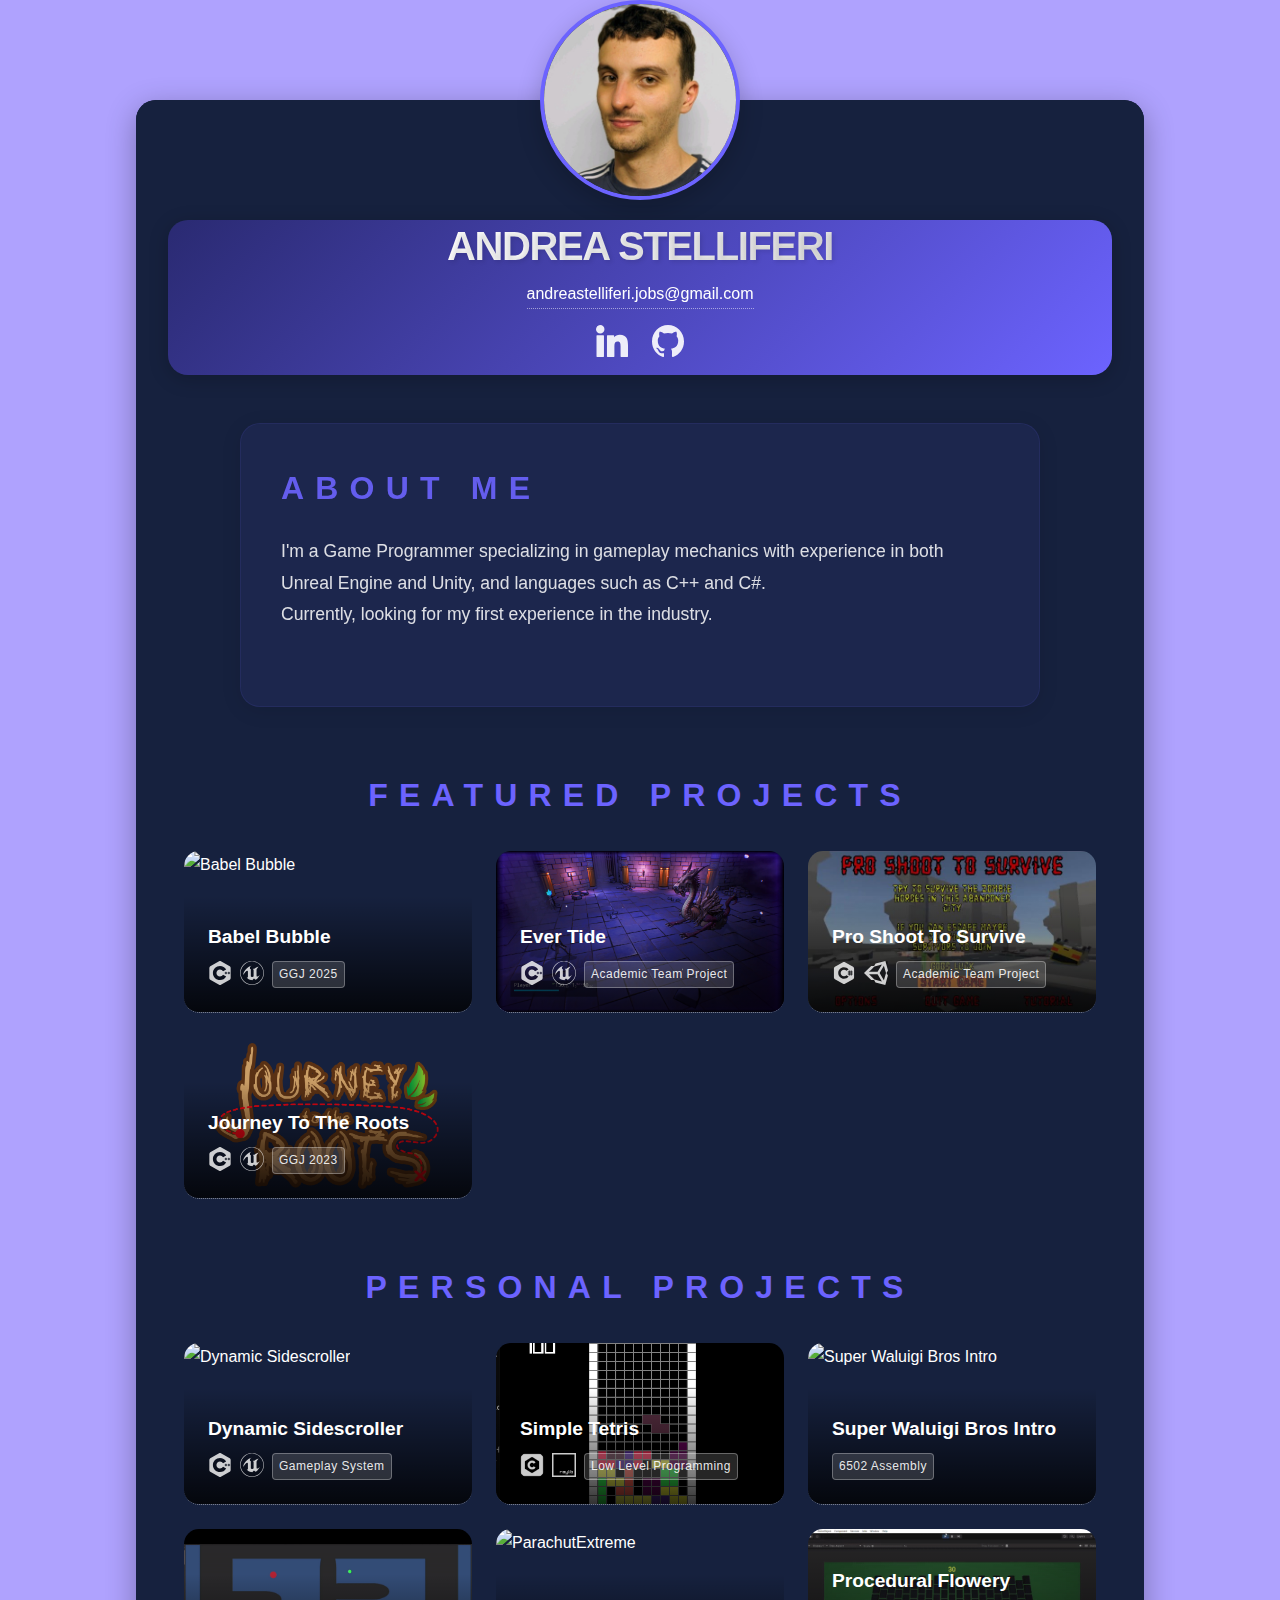
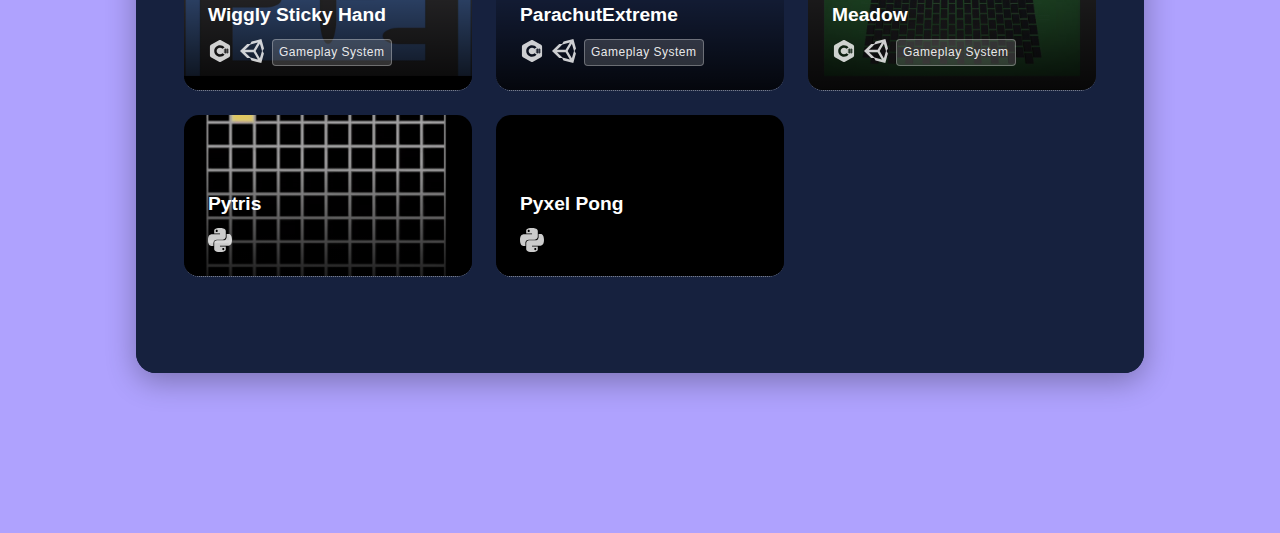
==== commit 0fedf9f2: "Add Personal Projects" ====
--- a/index.html
+++ b/index.html
@@ -54,11 +54,11 @@
 												<div class="project-overlay">
 													<div class="project-title-container">
 														<span class="project-title">Babel Bubble</span>
+													</div>
+													<div class="project-icons">
+														<img src="images\cplusplus-svgrepo-com.svg" alt="C++" class="project-icon">
+														<img src="images\unreal-engine-svgrepo-com.svg" alt="Unreal Engine" class="project-icon">
 														<span class="project-tag">GGJ 2025</span>
-													</div>
-													<div class="project-icons">
-														<img src="images\cplusplus-svgrepo-com.svg" alt="C++" class="project-icon">
-														<img src="images\unreal-engine-svgrepo-com.svg" alt="Unreal Engine" class="project-icon">
 													</div>
 												</div>
 											</a>
@@ -67,11 +67,11 @@
 												<div class="project-overlay">
 													<div class="project-title-container">
 														<span class="project-title">Ever Tide</span>
+													</div>
+													<div class="project-icons">
+														<img src="images\cplusplus-svgrepo-com.svg" alt="C++" class="project-icon">
+														<img src="images\unreal-engine-svgrepo-com.svg" alt="Unreal Engine" class="project-icon">
 														<span class="project-tag">Academic Team Project</span>
-													</div>
-													<div class="project-icons">
-														<img src="images\cplusplus-svgrepo-com.svg" alt="C++" class="project-icon">
-														<img src="images\unreal-engine-svgrepo-com.svg" alt="Unreal Engine" class="project-icon">
 													</div>
 												</div>
 											</a>
@@ -80,24 +80,128 @@
 												<div class="project-overlay">
 													<div class="project-title-container">
 														<span class="project-title">Pro Shoot To Survive</span>
+													</div>
+													<div class="project-icons">
+														<img src="images\icons8-c-sharp-logo.svg" alt="C#" class="project-icon">
+														<img src="images\unity-svgrepo-com.svg" alt="Unity" class="project-icon">
 														<span class="project-tag">Academic Team Project</span>
 													</div>
-													<div class="project-icons">
-														<img src="images\icons8-c-sharp-logo.svg" alt="C#" class="project-icon">
-														<img src="images\unity-svgrepo-com.svg" alt="Unity" class="project-icon">
-													</div>
-												</div>
-											</a>
-											<a href="https://www.linkedin.com/posts/andrea-stelliferi_madewithunity-gamedev-unity3d-activity-7094974271231262720-uaRN?utm_source=share&utm_medium=member_desktop" class="project-item">
+												</div>
+											</a>
+											<a href="https://www.linkedin.com/posts/andrea-stelliferi_team-management-ggj-activity-7029750537948442624-XzBG?utm_source=share&utm_medium=member_desktop&rcm=ACoAACW_yysBV5F-OgQy-V2YpTn84KX3ua-LvjQ" class="project-item">
 												<img src="images/Logo-def.png" alt="GGJ 2023 Project">
 												<div class="project-overlay">
 													<div class="project-title-container">
 														<span class="project-title">Journey To The Roots</span>
+													</div>
+													<div class="project-icons">
+														<img src="images\cplusplus-svgrepo-com.svg" alt="C++" class="project-icon">
+														<img src="images\unreal-engine-svgrepo-com.svg" alt="Unreal Engine" class="project-icon">
 														<span class="project-tag">GGJ 2023</span>
 													</div>
-													<div class="project-icons">
-														<img src="images\cplusplus-svgrepo-com.svg" alt="C++" class="project-icon">
-														<img src="images\unreal-engine-svgrepo-com.svg" alt="Unreal Engine" class="project-icon">
+												</div>
+											</a>
+										</div>
+									</section>
+
+									<section class="projects">
+										<h2>Personal Projects</h2>
+										<div class="projects-grid">
+											<a href="https://github.com/Stello021/DynamicSidescroller" class="project-item">
+												<img src="images/Camera.gif" alt="Dynamic Sidescroller">
+												<div class="project-overlay">
+													<div class="project-title-container">
+														<span class="project-title">Dynamic Sidescroller</span>
+													</div>
+													<div class="project-icons">
+														<img src="images\cplusplus-svgrepo-com.svg" alt="C++" class="project-icon">
+														<img src="images\unreal-engine-svgrepo-com.svg" alt="Unreal Engine" class="project-icon">
+														<span class="project-tag">Gameplay System</span>
+													</div>
+												</div>
+											</a>
+											<a href="https://github.com/Stello021/Simple-Tetris-in-Raylib" class="project-item">
+												<img src="images/Screenshot 2025-04-09 212436.png" alt="Simple Tetris">
+												<div class="project-overlay">
+													<div class="project-title-container">
+														<span class="project-title">Simple Tetris</span>
+													</div>
+													<div class="project-icons">
+														<img src="images\c-language-0tmvlupn4wxm8lpqa3q9kin.webp" alt="C" class="project-icon">
+														<img src="images\raylib.svg" alt="Raylib" class="project-icon">
+														<span class="project-tag">Low Level Programming</span>
+													</div>
+												</div>
+											</a>
+											<a href="https://youtu.be/Gf33dFGgNO4" class="project-item">
+												<img src="images/1699354646079-ezgif.com-video-to-gif-converter.gif" alt="Super Waluigi Bros Intro">
+												<div class="project-overlay">
+													<div class="project-title-container">
+														<span class="project-title">Super Waluigi Bros Intro</span>
+													</div>
+													<div class="project-icons">
+													<span class="project-tag">6502 Assembly</span>																				
+													</div>
+												</div>
+											</a>
+											<a href="https://youtu.be/Kd5-JTY9_Pk" class="project-item">
+												<img src="images/Rubblar-RealizzatoconClipchamp_1692893655474-ezgif.com-video-to-gif-converter.gif" alt="Wiggly Sticky Hand">
+												<div class="project-overlay">
+													<div class="project-title-container">
+														<span class="project-title">Wiggly Sticky Hand</span>
+													</div>
+													<div class="project-icons">
+														<img src="images\icons8-c-sharp-logo.svg" alt="C#" class="project-icon">
+														<img src="images\unity-svgrepo-com.svg" alt="Unity" class="project-icon">
+														<span class="project-tag">Gameplay System</span>
+													</div>
+												</div>
+											</a>
+											<a href="https://youtu.be/V1IFLuSL09c" class="project-item">
+												<img src="images/1683816296721-ezgif.com-video-to-gif-converter.gif" alt="ParachutExtreme">
+												<div class="project-overlay">
+													<div class="project-title-container">
+														<span class="project-title">ParachutExtreme</span>
+													</div>
+													<div class="project-icons">
+														<img src="images\icons8-c-sharp-logo.svg" alt="C#" class="project-icon">
+														<img src="images\unity-svgrepo-com.svg" alt="Unity" class="project-icon">
+														<span class="project-tag">Gameplay System</span>
+													</div>
+												</div>
+											</a>
+											<a href="https://youtu.be/kxjeaqajes8" class="project-item">
+												<img src="images/1679392712901-ezgif.com-video-to-gif-converter.gif" alt="Procedural Flowery Meadow">
+												<div class="project-overlay">
+													<div class="project-title-container">
+														<span class="project-title">Procedural Flowery Meadow</span>
+													</div>
+													<div class="project-icons">
+														<img src="images\icons8-c-sharp-logo.svg" alt="C#" class="project-icon">
+														<img src="images\unity-svgrepo-com.svg" alt="Unity" class="project-icon">
+														<span class="project-tag">Gameplay System</span>
+													</div>
+												</div>
+											</a>
+											<a href="https://youtube.com/shorts/YC0zxm2OZig?feature=share" class="project-item">
+												<img src="images/1667488625876-ezgif.com-video-to-gif-converter.gif" alt="Pytris">
+												<div class="project-overlay">
+													<div class="project-title-container">
+														<span class="project-title">Pytris</span>
+													</div>
+													<div class="project-icons">
+														<img src="images\python-127-svgrepo-com.svg" alt="Python" class="project-icon">
+													</div>
+												</div>
+											</a>
+											<a href="https://youtu.be/7CXLZhIkJug" class="project-item">
+												<img src="images/1667383657109-ezgif.com-video-to-gif-converter.gif" alt="Pyxel Pong">
+												<div class="project-overlay">
+													<div class="project-title-container">
+														<span class="project-title">Pyxel Pong</span>
+													</div>
+													<div class="project-icons">
+														<img src="images\python-127-svgrepo-com.svg" alt="Python" class="project-icon">
 													</div>
 												</div>
 											</a>
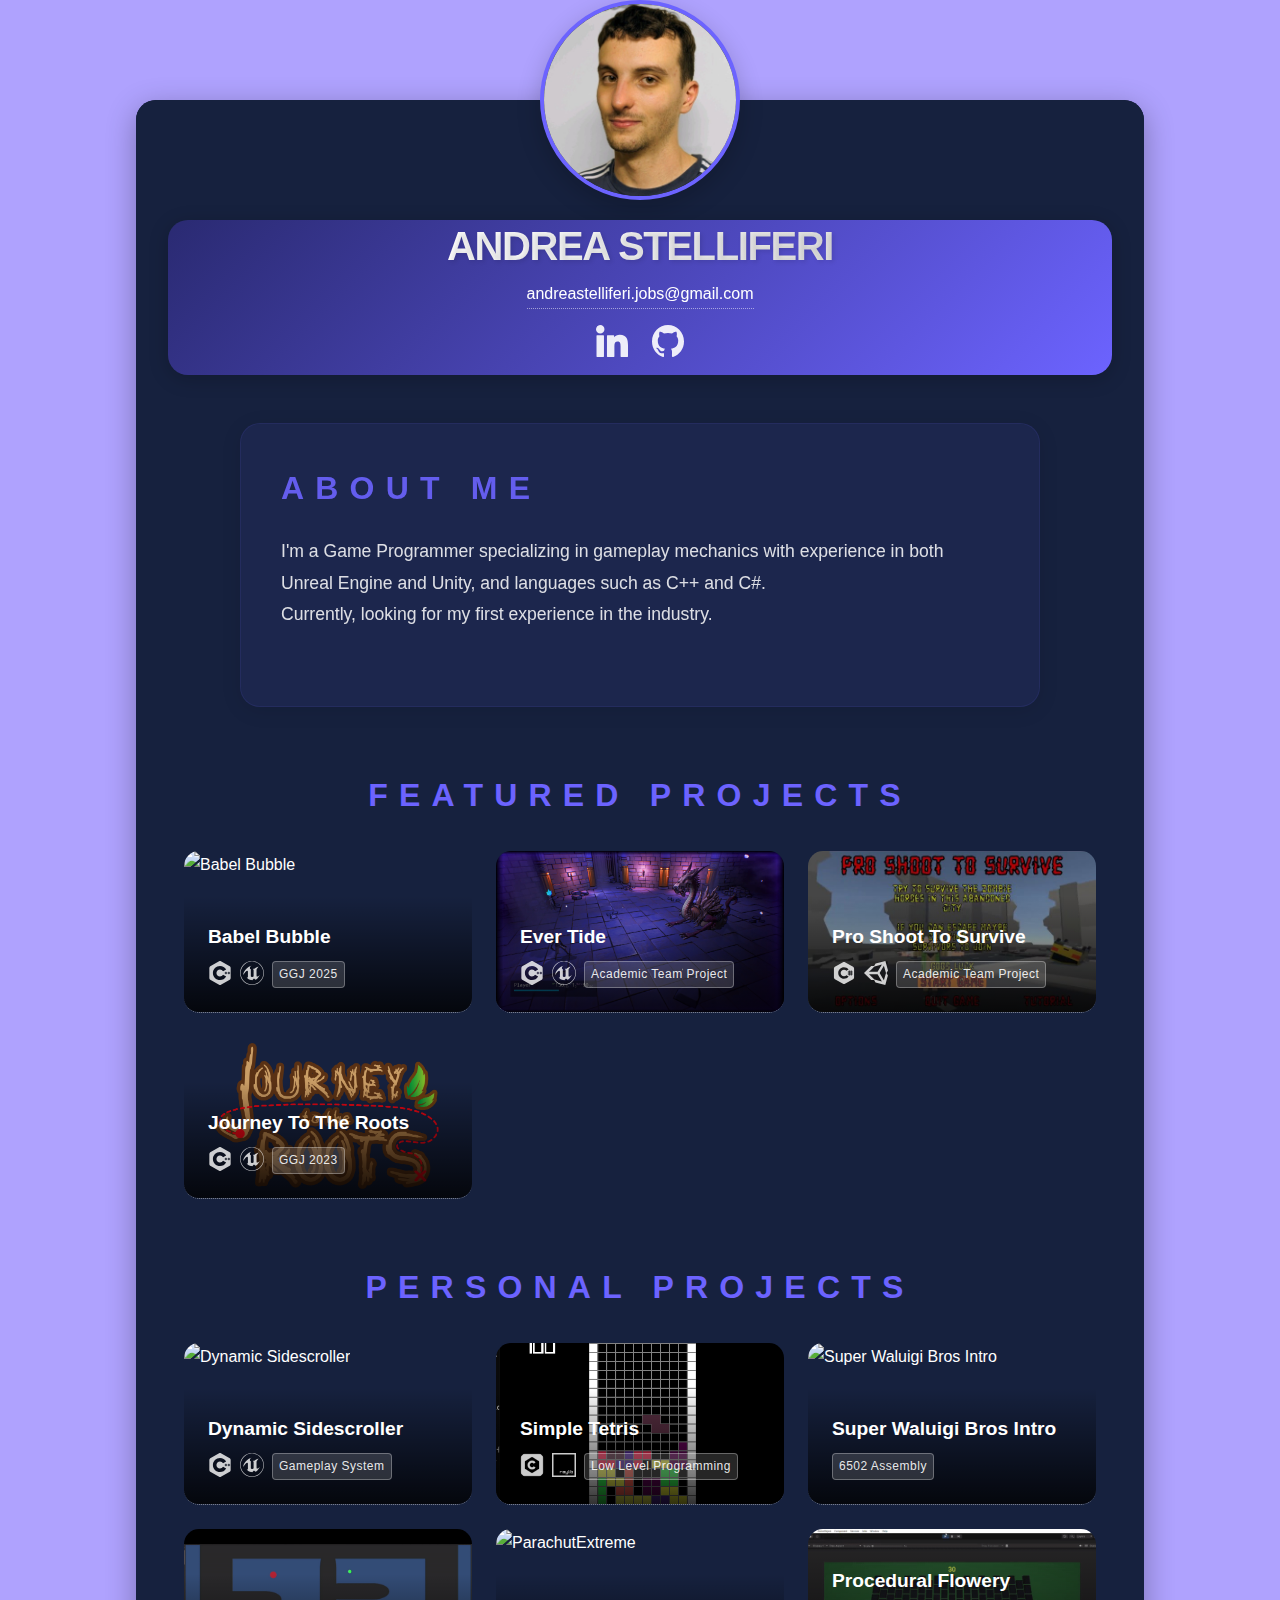
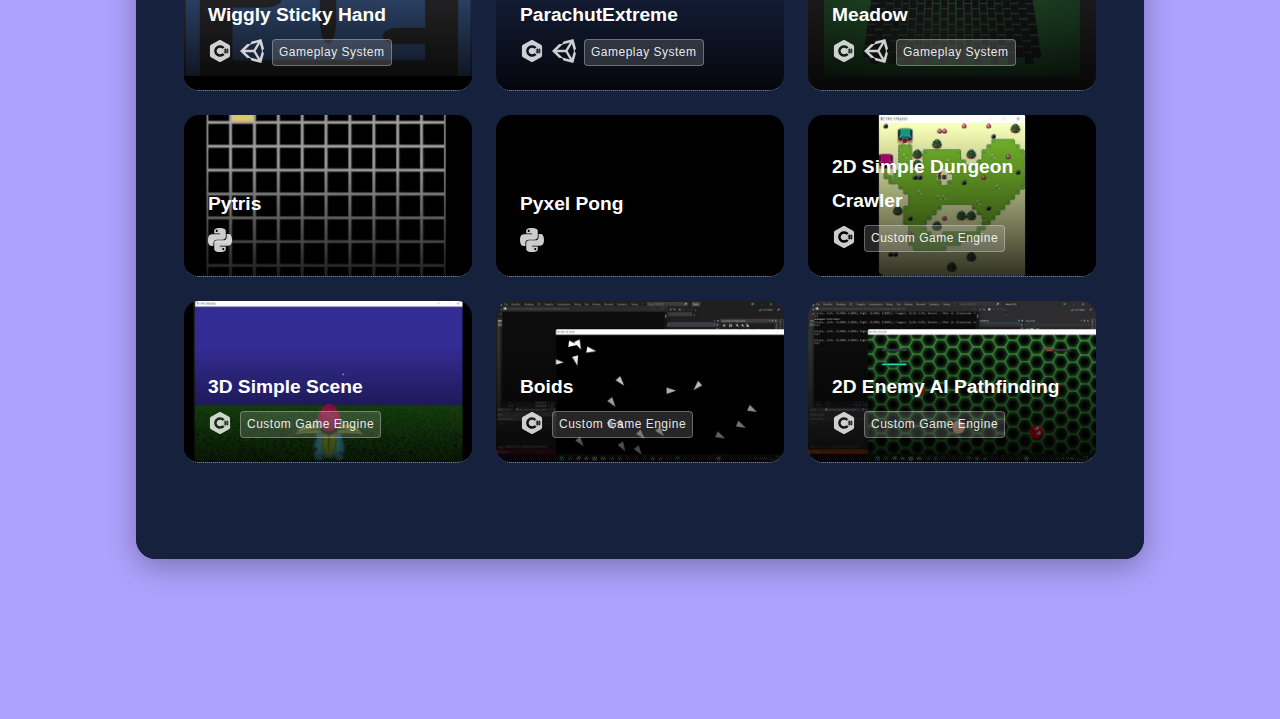
==== commit 1b8f62dc: "Add new projects" ====
--- a/index.html
+++ b/index.html
@@ -205,6 +205,54 @@
 													</div>
 												</div>
 											</a>
+											<a href="https://www.youtube.com/watch?v=087ueZO1ZVQ" class="project-item">
+												<img src="images/087ueZO1ZVQ-HD.jpg" alt="2D Simple Dungeon Crawler">
+												<div class="project-overlay">
+													<div class="project-title-container">
+														<span class="project-title">2D Simple Dungeon Crawler</span>
+													</div>
+													<div class="project-icons">
+														<img src="images\\icons8-c-sharp-logo.svg" alt="C#" class="project-icon">
+														<span class="project-tag">Custom Game Engine</span>
+													</div>
+												</div>
+											</a>
+											<a href="https://youtu.be/jFrCjPldWBY" class="project-item">
+												<img src="images/jFrCjPldWBY-HD.jpg" alt="3D Simple Scene">
+												<div class="project-overlay">
+													<div class="project-title-container">
+														<span class="project-title">3D Simple Scene</span>
+													</div>
+													<div class="project-icons">
+														<img src="images\icons8-c-sharp-logo.svg" alt="C#" class="project-icon">
+														<span class="project-tag">Custom Game Engine</span>
+													</div>
+												</div>
+											</a>
+											<a href="https://youtu.be/XamtGO4wrrw" class="project-item">
+												<img src="images/XamtGO4wrrw-HD.jpg" alt="Boids">
+												<div class="project-overlay">
+													<div class="project-title-container">
+														<span class="project-title">Boids</span>
+													</div>
+													<div class="project-icons">
+														<img src="images\icons8-c-sharp-logo.svg" alt="C#" class="project-icon">
+														<span class="project-tag">Custom Game Engine</span>
+													</div>
+												</div>
+											</a>
+											<a href="https://youtu.be/CMgX9auTCI4" class="project-item">
+												<img src="images/CMgX9auTCI4-HD.jpg" alt="2D Enemy AI Pathfinding">
+												<div class="project-overlay">
+													<div class="project-title-container">
+														<span class="project-title">2D Enemy AI Pathfinding</span>
+													</div>
+													<div class="project-icons">
+														<img src="images\icons8-c-sharp-logo.svg" alt="C#" class="project-icon">
+														<span class="project-tag">Custom Game Engine</span>
+													</div>
+												</div>
+											</a>
 										</div>
 									</section>
 								</div>
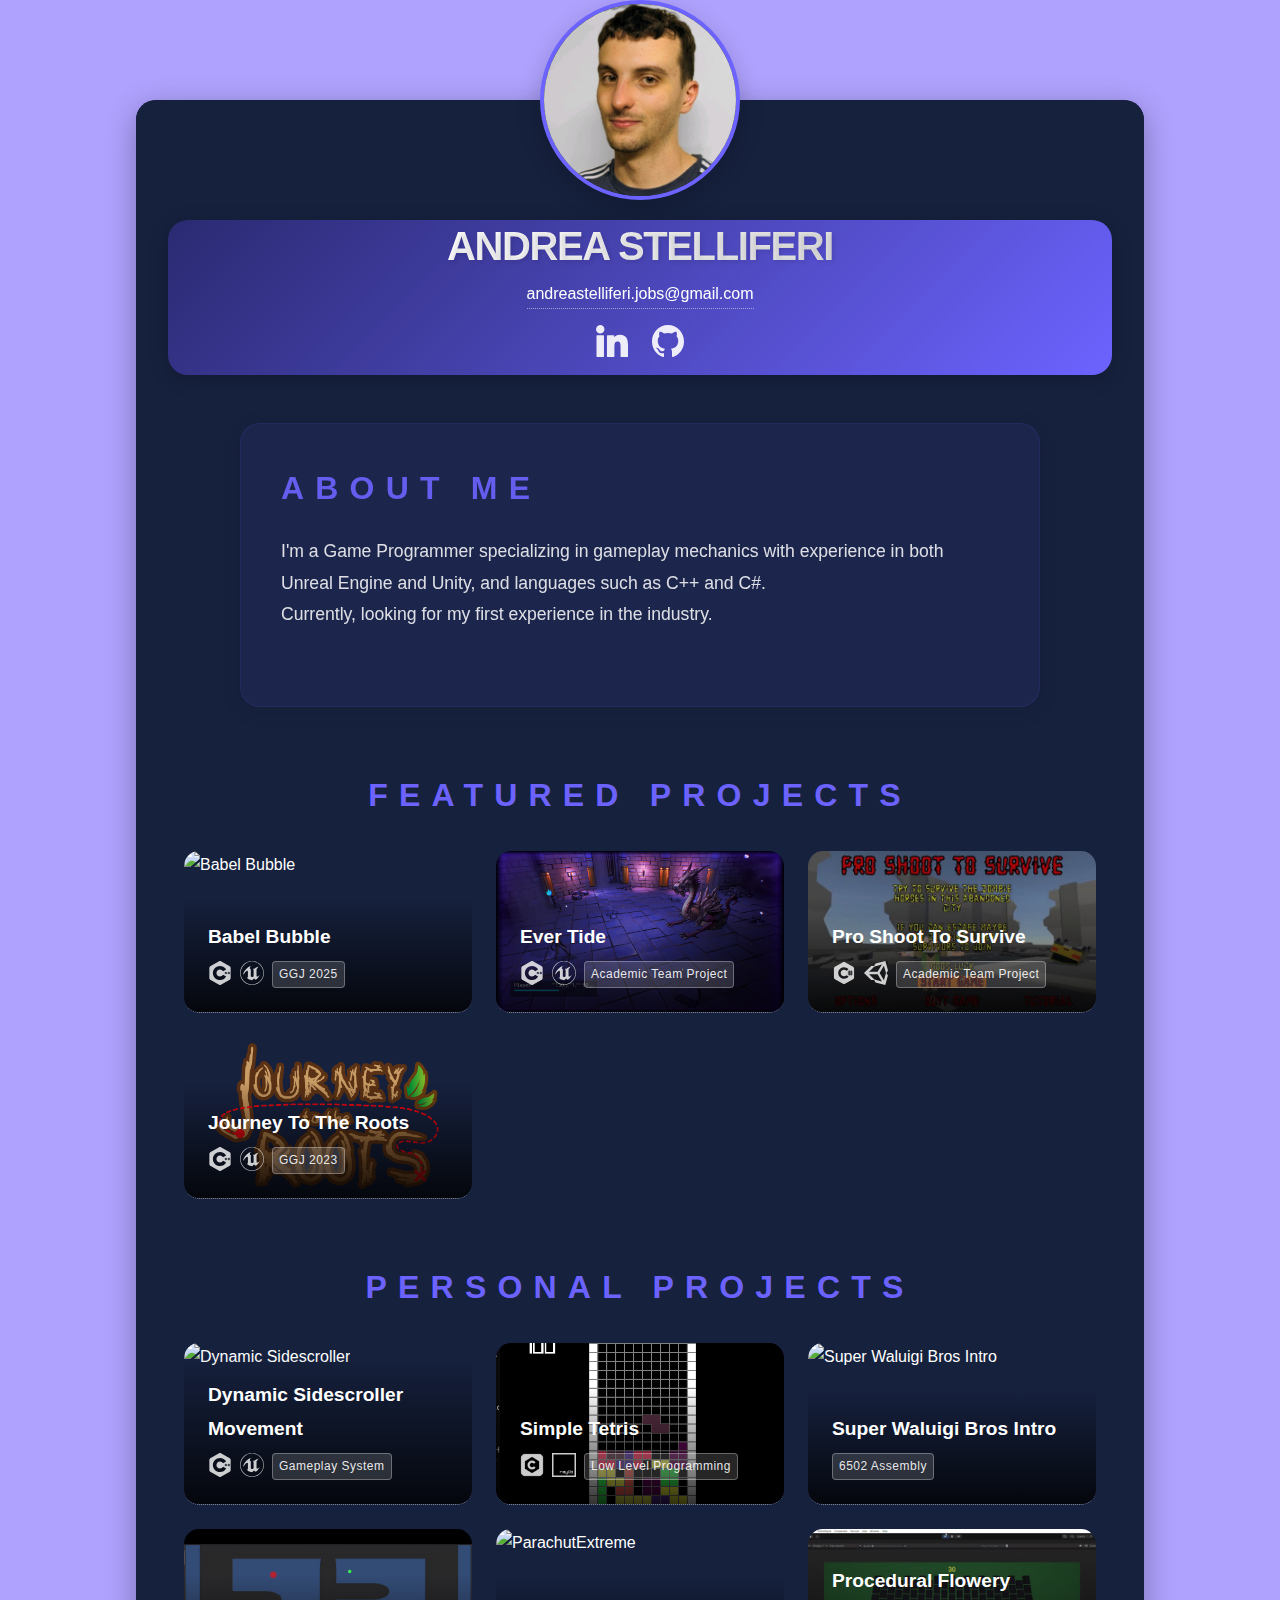
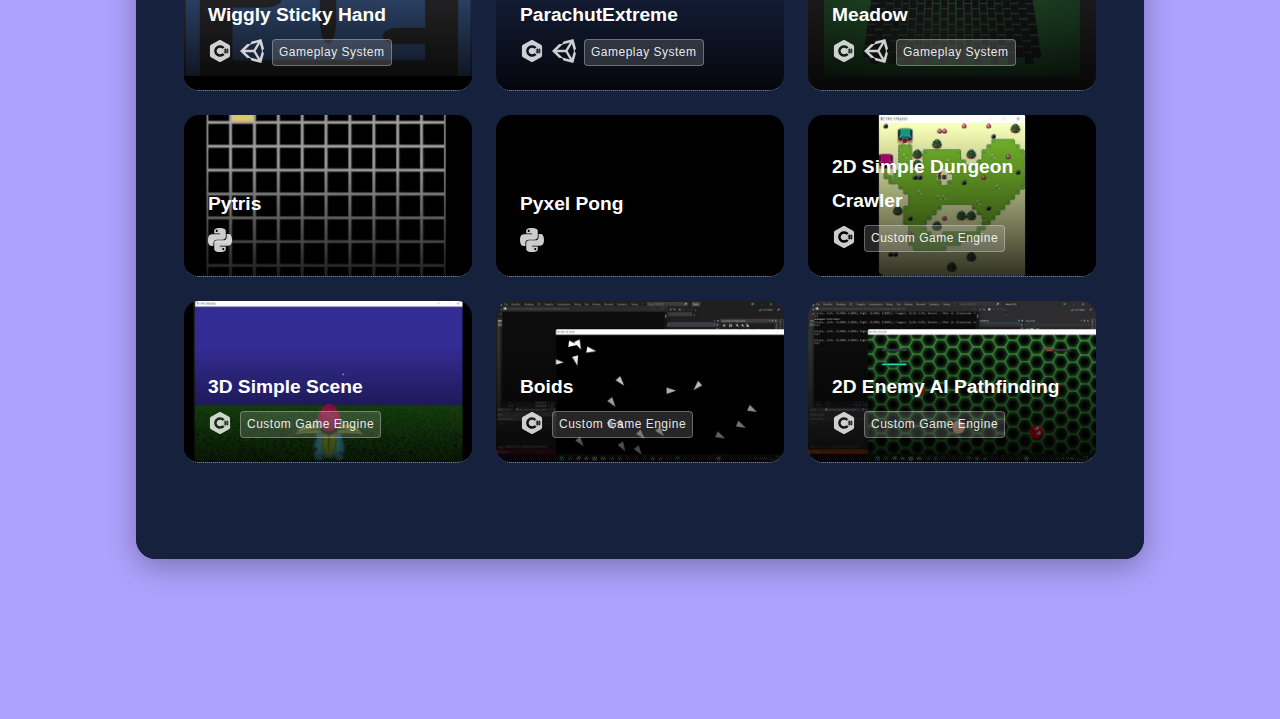
==== commit 5e5d3874: "Fix" ====
--- a/index.html
+++ b/index.html
@@ -111,7 +111,7 @@
 												<img src="images/Camera.gif" alt="Dynamic Sidescroller">
 												<div class="project-overlay">
 													<div class="project-title-container">
-														<span class="project-title">Dynamic Sidescroller</span>
+														<span class="project-title">Dynamic Sidescroller Movement</span>
 													</div>
 													<div class="project-icons">
 														<img src="images\cplusplus-svgrepo-com.svg" alt="C++" class="project-icon">
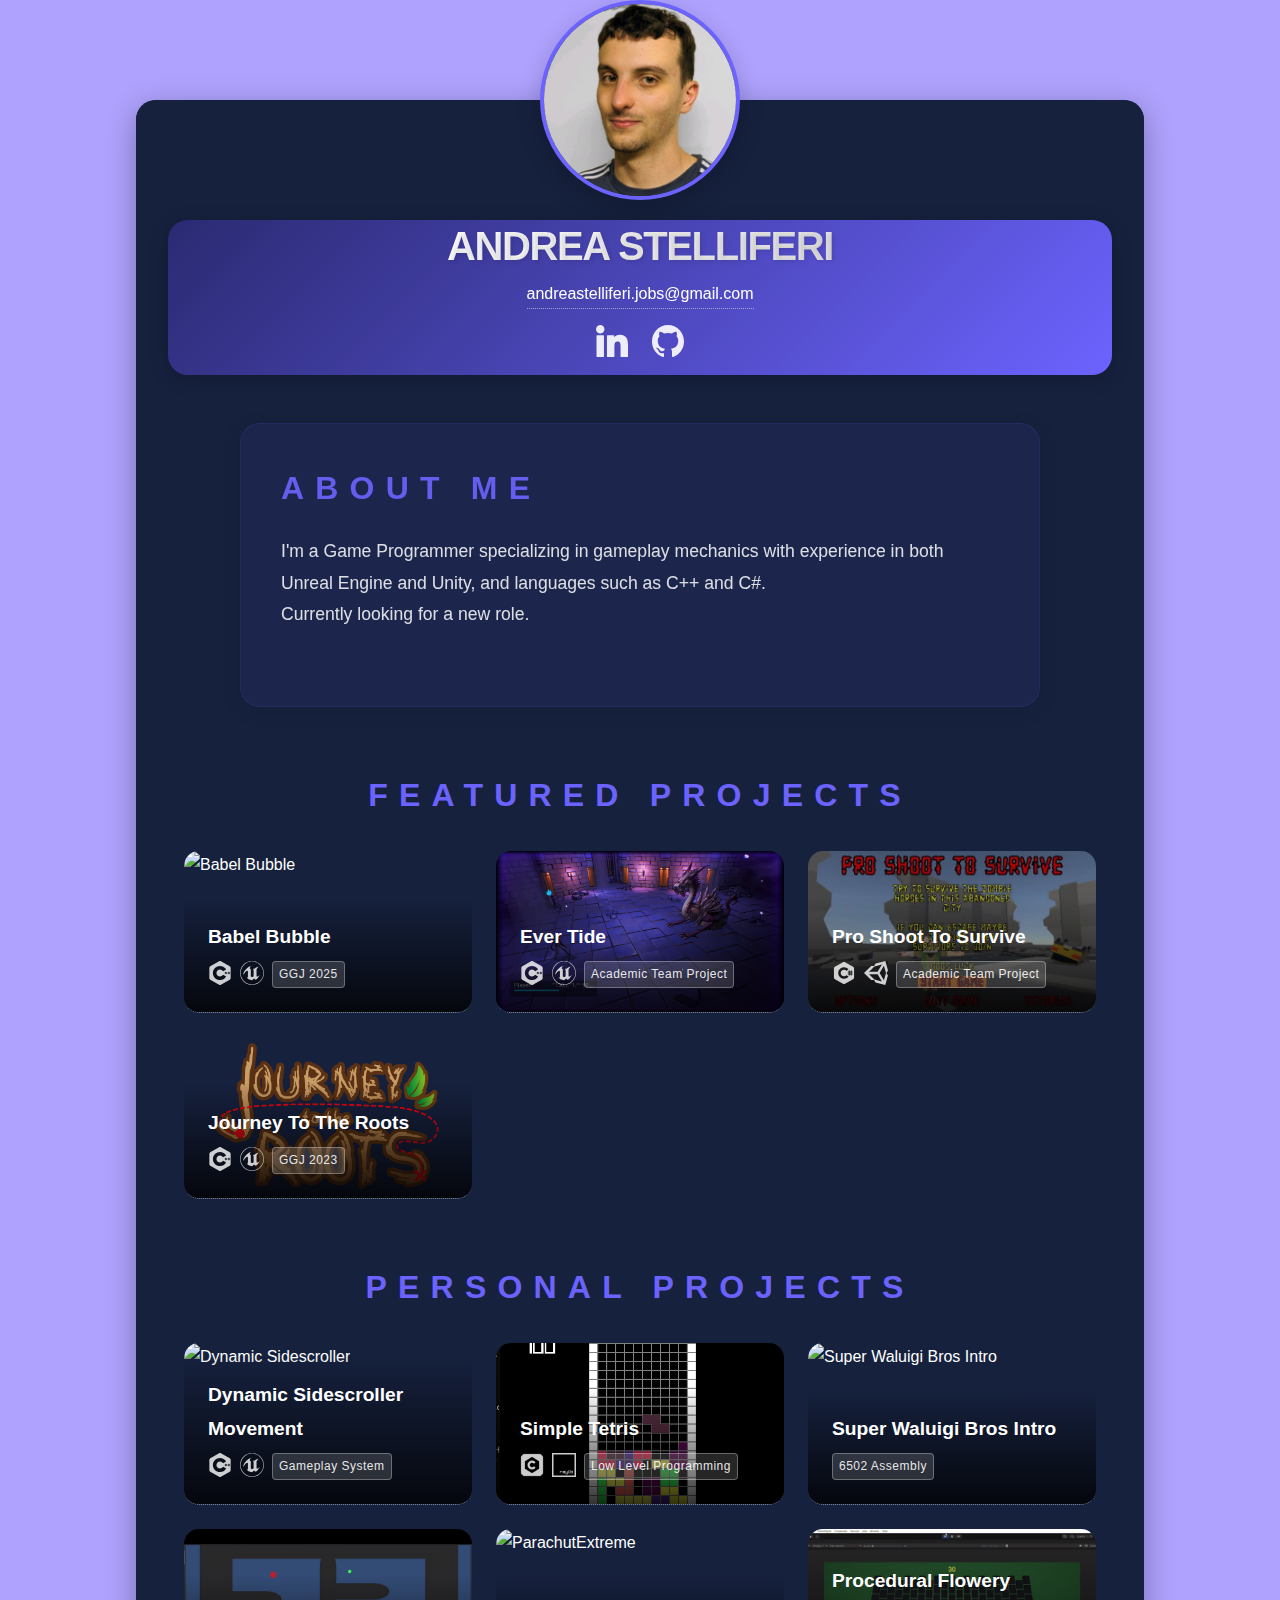
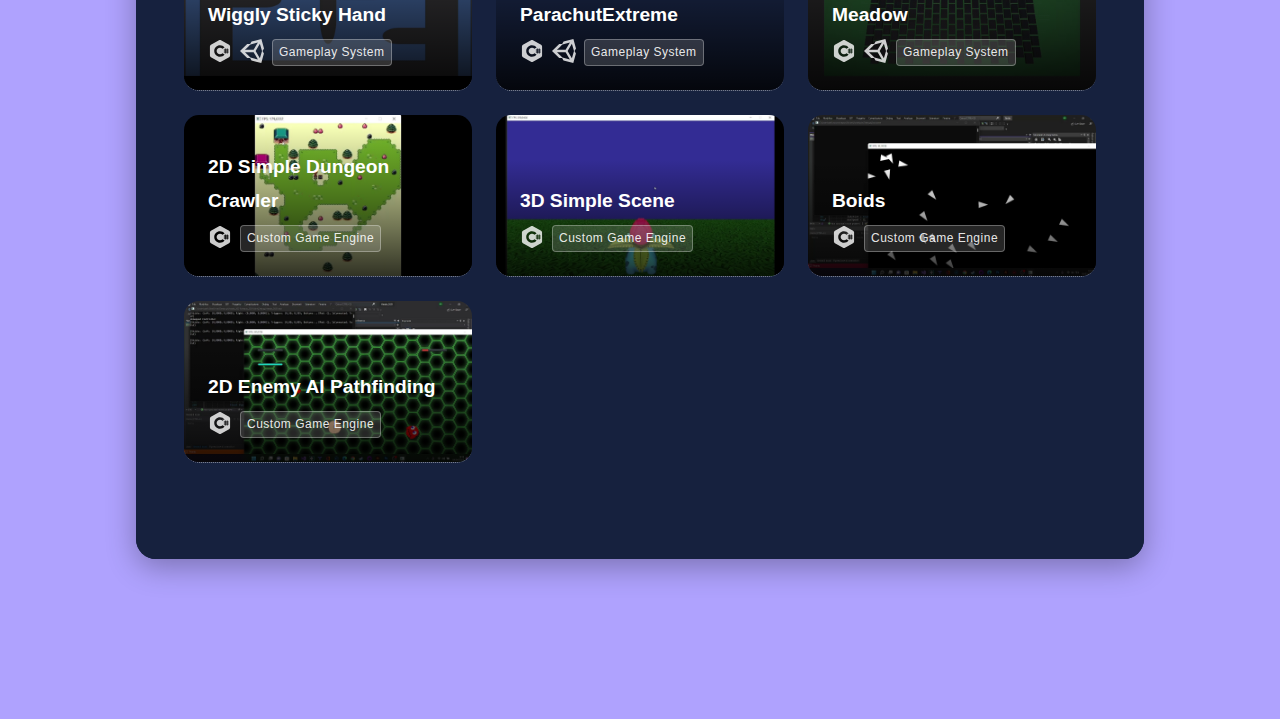
==== commit 3e52831d: "Fix" ====
--- a/index.html
+++ b/index.html
@@ -43,7 +43,7 @@
 										<p>I'm a Game Programmer specializing in gameplay mechanics 
 											with experience in both Unreal Engine and Unity,
 											 and languages such as C++ and C#. <br>
-											 Currently, looking for my first experience in the industry.</p>
+											 Currently looking for a new role.</p>
 									</section>
 
 									<section class="projects">
@@ -183,7 +183,7 @@
 													</div>
 												</div>
 											</a>
-											<a href="https://youtube.com/shorts/YC0zxm2OZig?feature=share" class="project-item">
+											<!-- <a href="https://youtube.com/shorts/YC0zxm2OZig?feature=share" class="project-item">
 												<img src="images/1667488625876-ezgif.com-video-to-gif-converter.gif" alt="Pytris">
 												<div class="project-overlay">
 													<div class="project-title-container">
@@ -203,7 +203,7 @@
 													<div class="project-icons">
 														<img src="images\python-127-svgrepo-com.svg" alt="Python" class="project-icon">
 													</div>
-												</div>
+												</div> -->
 											</a>
 											<a href="https://www.youtube.com/watch?v=087ueZO1ZVQ" class="project-item">
 												<img src="images/087ueZO1ZVQ-HD.jpg" alt="2D Simple Dungeon Crawler">
--- a/assets/css/main.css
+++ b/assets/css/main.css
@@ -157,17 +157,17 @@
     }
 
     .projects-grid {
-        grid-template-columns: 1fr;
+        display: flex;
+        flex-direction: column;
+        align-items: center;
         gap: 1rem;
-        padding: 0;
         width: 100%;
-        box-sizing: border-box;
     }
 
     .project-item {
-        height: 200px;
         width: 100%;
-        box-sizing: border-box;
+        max-width: 400px;
+        margin: 0 auto;
     }
 
     .project-overlay {
